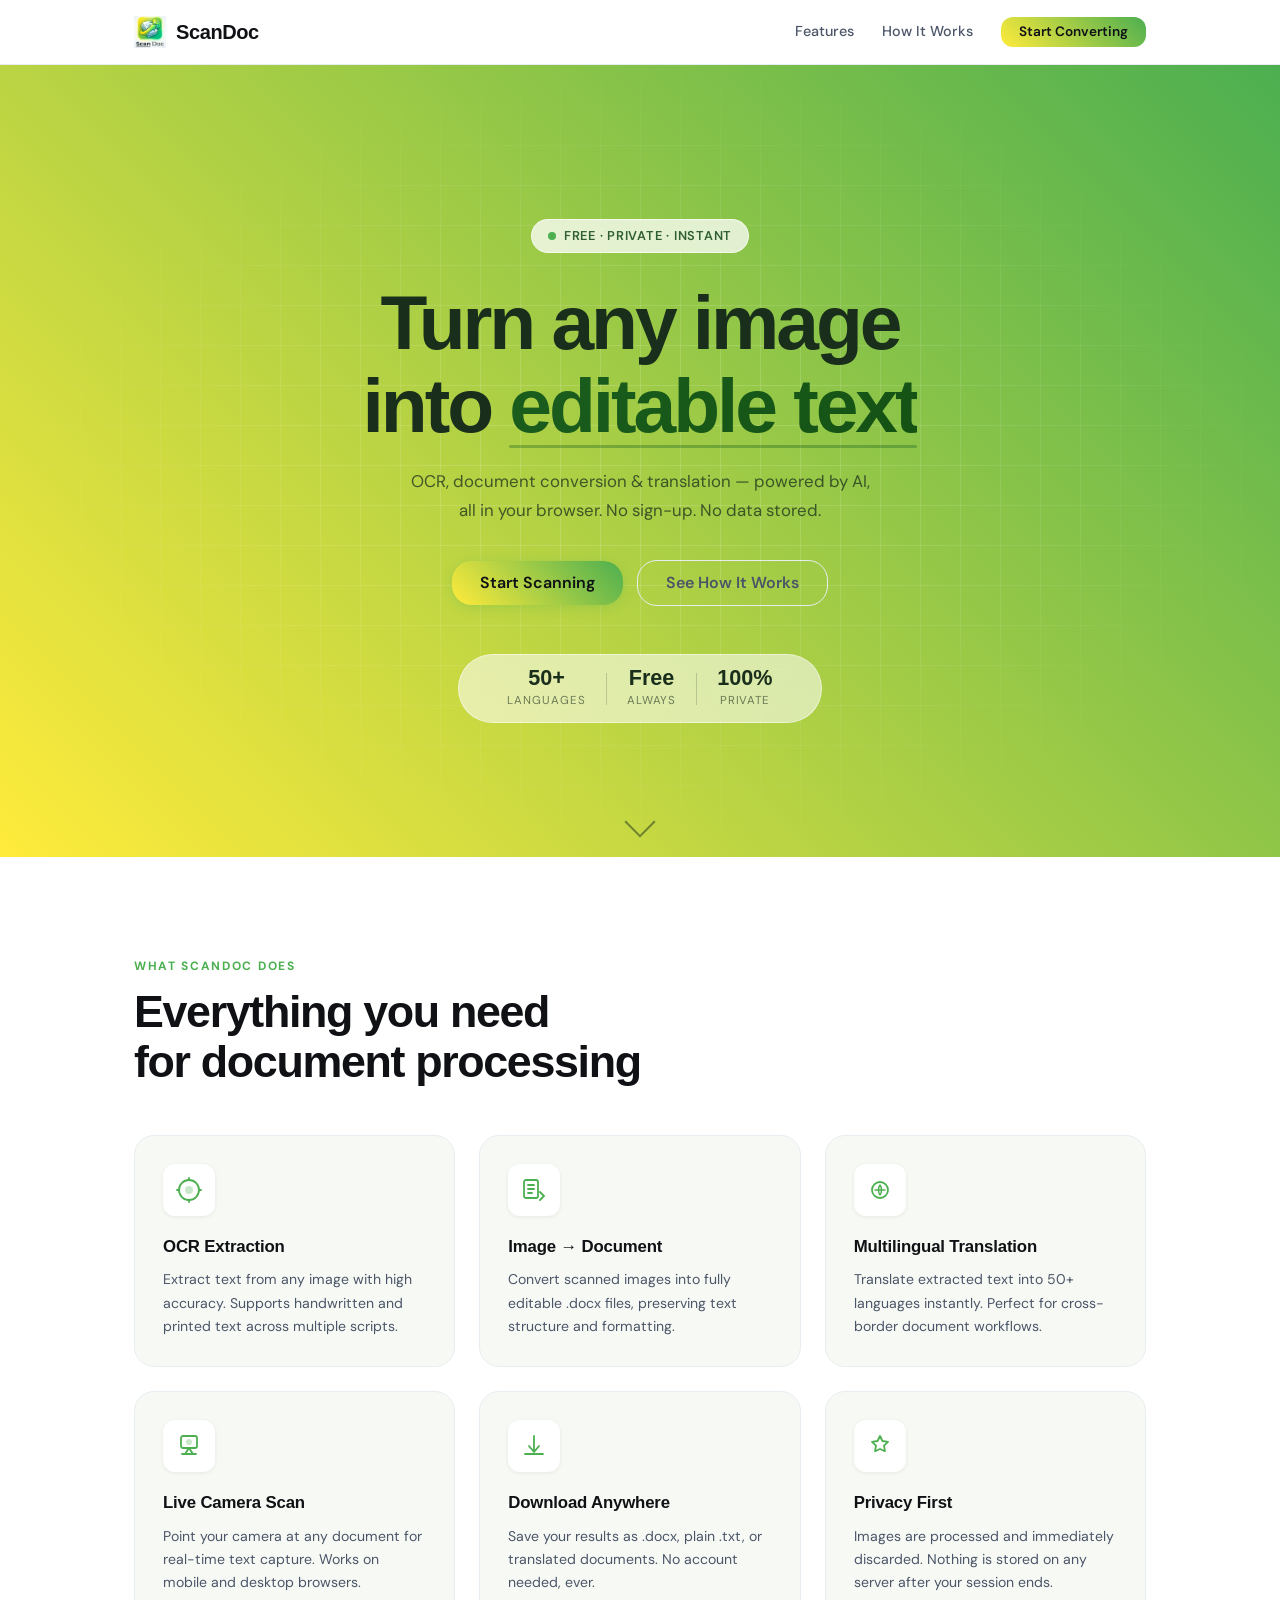
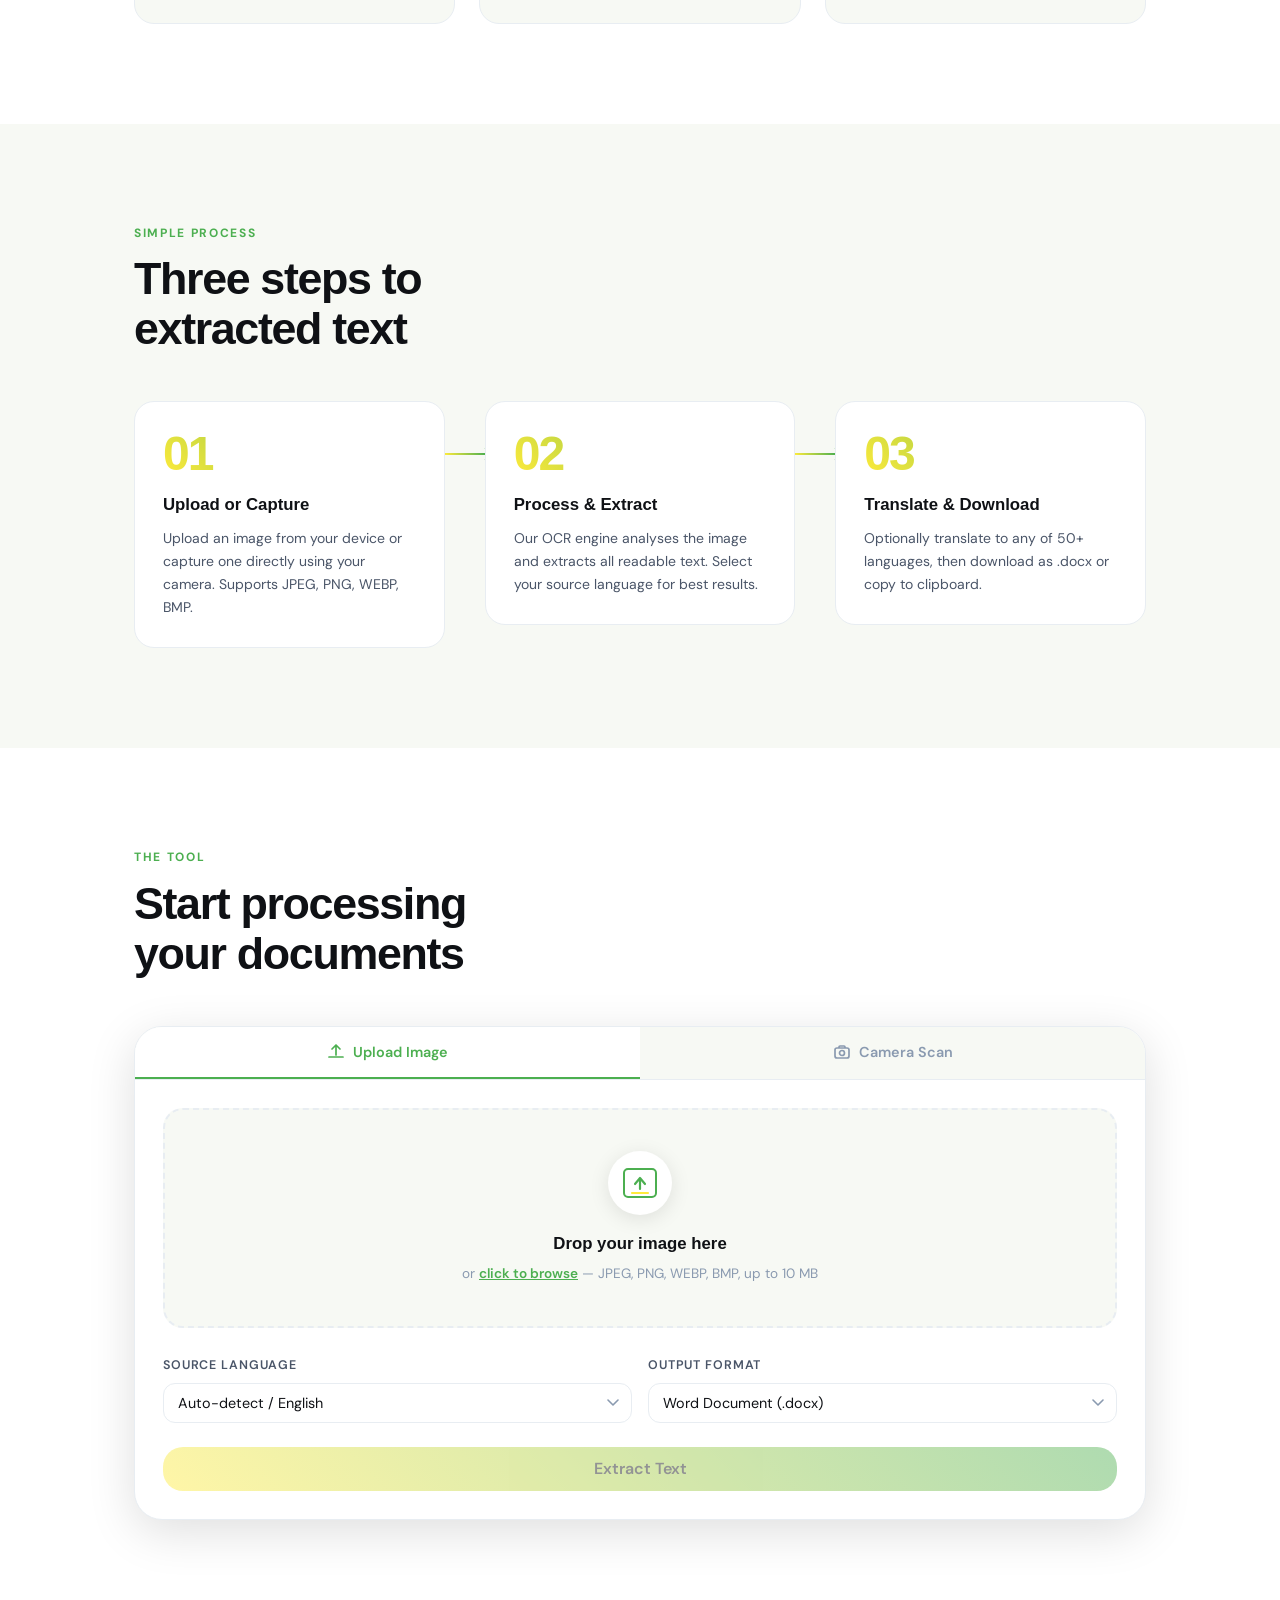
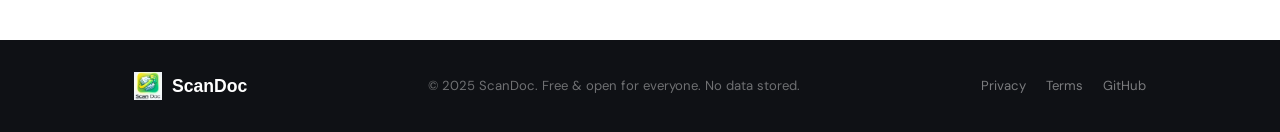
==== index.html @ f19647fa "Update index.html" ====
<!DOCTYPE html>
<html lang="en">
<head>
  <!-- Google Analytics -->
  <script async src="https://www.googletagmanager.com/gtag/js?id=G-9GDW4LM8QN"></script>
  <script>
    window.dataLayer = window.dataLayer || [];
    function gtag(){dataLayer.push(arguments);}
    gtag('js', new Date());
    gtag('config', 'G-9GDW4LM8QN');
  </script>
  
  <meta charset="UTF-8" />
  <meta name="viewport" content="width=device-width, initial-scale=1.0, viewport-fit=cover" />
  <title>ScanDoc – OCR, Image to Text & Translation</title>
  
  <!-- SEO Meta Tags -->
  <meta name="description" content="Free OCR tool: extract text from images, convert documents to editable Word/Text, translate into 50+ languages. Image to document converter." />
  <meta name="keywords" content="OCR, image to text, document converter, handwriting to text, translation, image to document, free OCR, online OCR, text extractor, scan to word, multilingual OCR, camera scan, editable text" />
  <meta name="author" content="ScanDoc" />
  <meta name="robots" content="index, follow" />
  <meta name="googlebot" content="index, follow" />
  <meta name="bingbot" content="index, follow" />
  
  <!-- Canonical URL - FIXED -->
  <link rel="canonical" href="https://scandoc.silverfoxdynamics.com/" />
  
  <!-- Open Graph / Social Media - FIXED -->
  <meta property="og:title" content="ScanDoc – OCR & Document Processing" />
  <meta property="og:description" content="Extract text from images, convert to documents, translate instantly. Free. Fast. Private." />
  <meta property="og:type" content="website" />
  <meta property="og:url" content="https://scandoc.silverfoxdynamics.com/" />
  <meta property="og:image" content="https://scandoc.silverfoxdynamics.com/logo.png" />
  <meta property="og:image:width" content="512" />
  <meta property="og:image:height" content="512" />
  
  <!-- Twitter Card -->
  <meta name="twitter:card" content="summary_large_image" />
  <meta name="twitter:title" content="ScanDoc – OCR & Document Processing" />
  <meta name="twitter:description" content="Extract text from images, convert to documents, translate instantly. Free. Fast. Private." />
  <meta name="twitter:image" content="https://scandoc.silverfoxdynamics.com/logo.png" />
  
  <!-- PWA Meta Tags -->
  <meta name="theme-color" content="#4caf50" />
  <meta name="apple-mobile-web-app-capable" content="yes" />
  <meta name="apple-mobile-web-app-status-bar-style" content="black-translucent" />
  <meta name="apple-mobile-web-app-title" content="ScanDoc" />
  <link rel="apple-touch-icon" href="/icons/launchericon-192x192.png" />
  
  <!-- Structured Data (JSON-LD) for SEO - FIXED URL TYPO -->
  <script type="application/ld+json">
  {
    "@context": "https://schema.org",
    "@type": "SoftwareApplication",
    "name": "ScanDoc",
    "applicationCategory": "UtilitiesApplication",
    "operatingSystem": "Web",
    "description": "Free OCR tool: extract text from images, convert scanned documents to editable Word/Text, translate into 50+ languages. Privacy-first, no sign-up required.",
    "offers": {
      "@type": "Offer",
      "price": "0",
      "priceCurrency": "USD"
    },
    "featureList": "OCR extraction, Image to Document, Multilingual translation, Live camera scan, Download as DOCX/TXT, Privacy first",
    "url": "https://scandoc.silverfoxdynamics.com/"
  }
  </script>
  
  <!-- Manifest & Icons -->
  <link rel="manifest" href="/manifest.json" />
  <link rel="icon" type="image/png" sizes="48x48" href="/icons/launchericon-48x48.png" />
  <link rel="icon" type="image/png" sizes="72x72" href="/icons/launchericon-72x72.png" />
  <link rel="icon" type="image/png" sizes="96x96" href="/icons/launchericon-96x96.png" />
  <link rel="icon" type="image/png" sizes="144x144" href="/icons/launchericon-144x144.png" />
  <link rel="icon" type="image/png" sizes="192x192" href="/icons/launchericon-192x192.png" />
  <link rel="icon" type="image/png" sizes="512x512" href="/icons/launchericon-512x512.png" />
  
  <!-- Fonts -->
  <link rel="preconnect" href="https://fonts.googleapis.com" />
  <link rel="preconnect" href="https://fonts.gstatic.com" crossorigin />
  <link href="https://fonts.googleapis.com/css2?family=Inter:opsz,wght@14..32,400;14..32,500;14..32,600;14..32,700;14..32,800&family=DM+Sans:ital,opsz,wght@0,9..40,300;0,9..40,400;0,9..40,500;1,9..40,300&display=swap" rel="stylesheet" />
  
  <!-- Stylesheets -->
  <link rel="stylesheet" href="style.css" />
  
  <!-- Monetag Ad Script -->
  <script src="https://quge5.com/88/tag.min.js" data-zone="229439" async data-cfasync="false"></script>
  
  <!-- Service Worker Registration -->
  <script>
    if ('serviceWorker' in navigator) {
      window.addEventListener('load', () => {
        navigator.serviceWorker.register('/sw.js')
          .then(registration => {
            console.log('Service Worker registered successfully:', registration.scope);
          })
          .catch(error => {
            console.log('Service Worker registration failed:', error);
          });
      });
    }
  </script>
</head>
<body>

  <!-- ══════════ NAVBAR ══════════ -->
  <header class="navbar">
    <div class="navbar__inner">
      <a class="navbar__brand" href="#">
        <div class="navbar__logo">
          <img src="logo.png" alt="ScanDoc Logo" width="32" height="32" style="display: block; object-fit: contain;" />
        </div>
        <span class="navbar__name">ScanDoc</span>
      </a>
      <nav class="navbar__links">
        <a href="#features">Features</a>
        <a href="#how-it-works">How It Works</a>
        <a href="#app" class="btn btn--nav" id="startConvertingBtn">Start Converting</a>
        <button class="btn btn--nav btn--install" id="installPwaBtn" style="display: none;">
          <svg width="16" height="16" viewBox="0 0 16 16" fill="none" style="margin-right: 6px;">
            <path d="M2 12h12M8 2v9M5 8l3 3 3-3" stroke="currentColor" stroke-width="1.5" stroke-linecap="round" stroke-linejoin="round"/>
            <rect x="2" y="12" width="12" height="2" fill="currentColor" opacity="0.3"/>
          </svg>
          Install App
        </button>
      </nav>
      <button class="navbar__toggle" id="navToggle" aria-label="Toggle menu">
        <span></span><span></span><span></span>
      </button>
    </div>
    <div class="navbar__mobile" id="navMobile">
      <a href="#features">Features</a>
      <a href="#how-it-works">How It Works</a>
      <a href="#app">Start Converting</a>
      <a href="#" id="mobileInstallBtn" style="display: none;">📲 Install App</a>
    </div>
  </header>

  <!-- ══════════ HERO ══════════ -->
  <section class="hero">
    <div class="hero__bg-grid"></div>
    <div class="hero__inner container">
      <div class="hero__badge">
        <span class="pulse-dot"></span>
        Free · Private · Instant
      </div>
      <h1 class="hero__title">
        Turn any image<br />
        into <em>editable text</em>
      </h1>
      <p class="hero__sub">
        OCR, document conversion &amp; translation — powered by AI,<br class="br-desktop" />
        all in your browser. No sign-up. No data stored.
      </p>
      <div class="hero__actions">
        <a href="#app" class="btn btn--primary btn--lg">Start Scanning</a>
        <a href="#how-it-works" class="btn btn--ghost btn--lg">See How It Works</a>
      </div>
      <div class="hero__stats">
        <div class="stat"><strong>50+</strong><span>Languages</span></div>
        <div class="stat__divider"></div>
        <div class="stat"><strong>Free</strong><span>Always</span></div>
        <div class="stat__divider"></div>
        <div class="stat"><strong>100%</strong><span>Private</span></div>
      </div>
    </div>
    <div class="hero__scroll-hint">
      <div class="scroll-arrow"></div>
    </div>
  </section>

  <!-- ══════════ FEATURES ══════════ -->
  <section class="features" id="features">
    <div class="container">
      <div class="section-label">What ScanDoc Does</div>
      <h2 class="section-title">Everything you need<br />for document processing</h2>
      <div class="features__grid">
        <div class="feature-card">
          <div class="feature-card__icon">
            <svg width="28" height="28" viewBox="0 0 28 28" fill="none">
              <path d="M14 4C8.477 4 4 8.477 4 14s4.477 10 10 10 10-4.477 10-10S19.523 4 14 4z" stroke="currentColor" stroke-width="1.8"/>
              <circle cx="14" cy="14" r="4" fill="currentColor" opacity="0.3"/>
              <path d="M14 2v2M14 24v2M2 14h2M24 14h2" stroke="currentColor" stroke-width="1.8" stroke-linecap="round"/>
            </svg>
          </div>
          <h3>OCR Extraction</h3>
          <p>Extract text from any image with high accuracy. Supports handwritten and printed text across multiple scripts.</p>
        </div>
        <div class="feature-card">
          <div class="feature-card__icon">
            <svg width="28" height="28" viewBox="0 0 28 28" fill="none">
              <rect x="4" y="4" width="14" height="18" rx="2" stroke="currentColor" stroke-width="1.8"/>
              <path d="M8 9h6M8 13h6M8 17h4" stroke="currentColor" stroke-width="1.8" stroke-linecap="round"/>
              <path d="M20 16l4 4-4 4" stroke="currentColor" stroke-width="1.8" stroke-linecap="round"/>
            </svg>
          </div>
          <h3>Image → Document</h3>
          <p>Convert scanned images into fully editable .docx files, preserving text structure and formatting.</p>
        </div>
        <div class="feature-card">
          <div class="feature-card__icon">
            <svg width="28" height="28" viewBox="0 0 28 28" fill="none">
              <path d="M14 6a8 8 0 1 0 0 16A8 8 0 0 0 14 6z" stroke="currentColor" stroke-width="1.8"/>
              <path d="M9 14h10M14 9c-2 2-2 8 0 10M14 9c2 2 2 8 0 10" stroke="currentColor" stroke-width="1.5" stroke-linecap="round"/>
            </svg>
          </div>
          <h3>Multilingual Translation</h3>
          <p>Translate extracted text into 50+ languages instantly. Perfect for cross-border document workflows.</p>
        </div>
        <div class="feature-card">
          <div class="feature-card__icon">
            <svg width="28" height="28" viewBox="0 0 28 28" fill="none">
              <rect x="6" y="4" width="16" height="12" rx="2" stroke="currentColor" stroke-width="1.8"/>
              <circle cx="14" cy="10" r="3" fill="currentColor" opacity="0.3"/>
              <path d="M10 22l4-6 4 6" stroke="currentColor" stroke-width="1.8" stroke-linecap="round" stroke-linejoin="round"/>
              <path d="M7 22h14" stroke="currentColor" stroke-width="1.8" stroke-linecap="round"/>
            </svg>
          </div>
          <h3>Live Camera Scan</h3>
          <p>Point your camera at any document for real-time text capture. Works on mobile and desktop browsers.</p>
        </div>
        <div class="feature-card">
          <div class="feature-card__icon">
            <svg width="28" height="28" viewBox="0 0 28 28" fill="none">
              <path d="M14 4v14M9 14l5 6 5-6" stroke="currentColor" stroke-width="1.8" stroke-linecap="round" stroke-linejoin="round"/>
              <path d="M5 22h18" stroke="currentColor" stroke-width="1.8" stroke-linecap="round"/>
            </svg>
          </div>
          <h3>Download Anywhere</h3>
          <p>Save your results as .docx, plain .txt, or translated documents. No account needed, ever.</p>
        </div>
        <div class="feature-card">
          <div class="feature-card__icon">
            <svg width="28" height="28" viewBox="0 0 28 28" fill="none">
              <path d="M14 4l2.5 5 5.5.8-4 3.9.95 5.5L14 17l-4.95 2.2.95-5.5L6 9.8 11.5 9z" stroke="currentColor" stroke-width="1.8" stroke-linejoin="round"/>
            </svg>
          </div>
          <h3>Privacy First</h3>
          <p>Images are processed and immediately discarded. Nothing is stored on any server after your session ends.</p>
        </div>
      </div>
    </div>
  </section>

  <!-- ══════════ HOW IT WORKS ══════════ -->
  <section class="how-it-works" id="how-it-works">
    <div class="container">
      <div class="section-label">Simple Process</div>
      <h2 class="section-title">Three steps to<br />extracted text</h2>
      <div class="steps">
        <div class="step">
          <div class="step__num">01</div>
          <div class="step__content">
            <h3>Upload or Capture</h3>
            <p>Upload an image from your device or capture one directly using your camera. Supports JPEG, PNG, WEBP, BMP.</p>
          </div>
        </div>
        <div class="step__connector"></div>
        <div class="step">
          <div class="step__num">02</div>
          <div class="step__content">
            <h3>Process & Extract</h3>
            <p>Our OCR engine analyses the image and extracts all readable text. Select your source language for best results.</p>
          </div>
        </div>
        <div class="step__connector"></div>
        <div class="step">
          <div class="step__num">03</div>
          <div class="step__content">
            <h3>Translate & Download</h3>
            <p>Optionally translate to any of 50+ languages, then download as .docx or copy to clipboard.</p>
          </div>
        </div>
      </div>
    </div>
  </section>

  <!-- ══════════ MAIN APP ══════════ -->
  <section class="app-section" id="app">
    <div class="container">
      <div class="section-label">The Tool</div>
      <h2 class="section-title">Start processing<br />your documents</h2>

      <div class="app-card">
        <!-- Tab Bar -->
        <div class="tab-bar">
          <button class="tab-btn active" data-tab="upload" id="tabUpload">
            <svg width="18" height="18" viewBox="0 0 18 18" fill="none">
              <path d="M9 2v10M5 6l4-4 4 4" stroke="currentColor" stroke-width="1.7" stroke-linecap="round" stroke-linejoin="round"/>
              <path d="M2 14h14" stroke="currentColor" stroke-width="1.7" stroke-linecap="round"/>
            </svg>
            Upload Image
          </button>
          <button class="tab-btn" data-tab="camera" id="tabCamera">
            <svg width="18" height="18" viewBox="0 0 18 18" fill="none">
              <rect x="2" y="5" width="14" height="10" rx="2" stroke="currentColor" stroke-width="1.7"/>
              <circle cx="9" cy="10" r="2.5" stroke="currentColor" stroke-width="1.7"/>
              <path d="M6 5V4a1 1 0 0 1 1-1h4a1 1 0 0 1 1 1v1" stroke="currentColor" stroke-width="1.7"/>
            </svg>
            Camera Scan
          </button>
        </div>

        <!-- Upload Tab -->
        <div class="tab-panel active" id="panelUpload">
          <div class="drop-zone" id="dropZone">
            <input type="file" id="fileInput" accept="image/*" class="drop-zone__input" />
            <div class="drop-zone__body" id="dropZoneBody">
              <div class="drop-zone__icon">
                <svg width="48" height="48" viewBox="0 0 48 48" fill="none">
                  <rect x="8" y="10" width="32" height="28" rx="4" stroke="#4CAF50" stroke-width="2"/>
                  <path d="M24 20v10M19 25l5-6 5 6" stroke="#4CAF50" stroke-width="2.2" stroke-linecap="round" stroke-linejoin="round"/>
                  <path d="M16 34h16" stroke="#FFEB3B" stroke-width="2.2" stroke-linecap="round"/>
                </svg>
              </div>
              <p class="drop-zone__title">Drop your image here</p>
              <p class="drop-zone__sub">or <span class="link-style">click to browse</span> — JPEG, PNG, WEBP, BMP, up to 10 MB</p>
            </div>
            <div class="drop-zone__preview" id="imagePreview" style="display:none;">
              <img id="previewImg" src="" alt="Preview" />
              <button class="drop-zone__clear" id="clearImage" aria-label="Remove image">×</button>
            </div>
          </div>
        </div>

        <!-- Camera Tab -->
        <div class="tab-panel" id="panelCamera">
          <div class="camera-area" id="cameraArea">
            <div class="camera-placeholder" id="cameraPlaceholder">
              <svg width="56" height="56" viewBox="0 0 56 56" fill="none">
                <circle cx="28" cy="28" r="24" stroke="#4CAF50" stroke-width="1.5" stroke-dasharray="4 4"/>
                <rect x="14" y="18" width="28" height="20" rx="3" stroke="#4CAF50" stroke-width="2"/>
                <circle cx="28" cy="28" r="5" stroke="#FFEB3B" stroke-width="2"/>
              </svg>
              <p>Camera will appear here</p>
              <p class="small">Tap "Start Camera" to begin live capture</p>
            </div>
            <video id="cameraVideo" autoplay playsinline style="display:none;"></video>
            <canvas id="cameraCanvas" style="display:none;"></canvas>
            <div class="camera-overlay" id="cameraOverlay" style="display:none;">
              <div class="scan-frame">
                <div class="scan-line"></div>
                <div class="corner tl"></div>
                <div class="corner tr"></div>
                <div class="corner bl"></div>
                <div class="corner br"></div>
              </div>
            </div>
          </div>
          <div class="camera-controls">
            <button class="btn btn--primary" id="startCameraBtn">Start Camera</button>
            <button class="btn btn--secondary" id="captureCameraBtn" disabled>Capture Frame</button>
            <button class="btn btn--ghost" id="stopCameraBtn" style="display:none;">Stop</button>
          </div>
        </div>

        <!-- Options Row -->
        <div class="options-row">
          <div class="option-group">
            <label for="ocrLang">Source Language</label>
            <select id="ocrLang">
              <option value="eng">Auto-detect / English</option>
              <option value="ara">Arabic</option>
              <option value="chi_sim">Chinese (Simplified)</option>
              <option value="chi_tra">Chinese (Traditional)</option>
              <option value="fra">French</option>
              <option value="deu">German</option>
              <option value="hin">Hindi</option>
              <option value="ita">Italian</option>
              <option value="jpn">Japanese</option>
              <option value="kor">Korean</option>
              <option value="por">Portuguese</option>
              <option value="rus">Russian</option>
              <option value="spa">Spanish</option>
              <option value="tur">Turkish</option>
              <option value="urd">Urdu</option>
            </select>
          </div>
          <div class="option-group">
            <label for="outputFormat">Output Format</label>
            <select id="outputFormat">
              <option value="docx">Word Document (.docx)</option>
              <option value="txt">Plain Text (.txt)</option>
            </select>
          </div>
        </div>

        <!-- Process Button -->
        <div class="process-row">
          <button class="btn btn--primary btn--lg btn--full" id="processBtn" disabled>
            <span class="btn-text">Extract Text</span>
            <span class="btn-spinner" style="display:none;"></span>
          </button>
        </div>

        <!-- Progress Indicator -->
        <div class="progress-area" id="progressArea" style="display:none;">
          <div class="progress-steps">
            <div class="progress-step" id="ps1"><div class="ps-dot"></div><span>Preprocessing image</span></div>
            <div class="progress-step" id="ps2"><div class="ps-dot"></div><span>Running OCR</span></div>
            <div class="progress-step" id="ps3"><div class="ps-dot"></div><span>Extracting text</span></div>
            <div class="progress-step" id="ps4"><div class="ps-dot"></div><span>Preparing output</span></div>
          </div>
          <div class="scan-progress-bar">
            <div class="scan-progress-fill" id="scanProgressFill"></div>
          </div>
        </div>

        <!-- Results Area -->
        <div class="results-area" id="resultsArea" style="display:none;">
          <div class="results-header">
            <h3 class="results-title">Extracted Text</h3>
            <div class="results-actions">
              <button class="btn btn--sm btn--ghost" id="copyBtn">Copy</button>
              <button class="btn btn--sm btn--ghost" id="clearResultsBtn">Clear</button>
            </div>
          </div>
          <textarea class="results-text" id="resultsText" placeholder="Extracted text will appear here…" spellcheck="false"></textarea>

          <!-- Translation section -->
          <div class="translate-section">
            <h4 class="translate-title">Translate Extracted Text</h4>
            <div class="translate-controls">
              <select id="translateTo" class="translate-select">
                <option value="">— Select target language —</option>
                <option value="es">Spanish</option>
                <option value="fr">French</option>
                <option value="de">German</option>
                <option value="zh">Chinese (Simplified)</option>
                <option value="ja">Japanese</option>
                <option value="ko">Korean</option>
                <option value="ar">Arabic</option>
                <option value="hi">Hindi</option>
                <option value="ru">Russian</option>
                <option value="pt">Portuguese</option>
                <option value="it">Italian</option>
                <option value="tr">Turkish</option>
                <option value="nl">Dutch</option>
                <option value="pl">Polish</option>
                <option value="vi">Vietnamese</option>
                <option value="th">Thai</option>
              </select>
              <button class="btn btn--secondary" id="translateBtn">Translate</button>
            </div>
            <div class="translated-output" id="translatedOutput" style="display:none;">
              <div class="translated-output__header">
                <span id="translatedLangLabel">Translation</span>
                <button class="btn btn--sm btn--ghost" id="copyTranslatedBtn">Copy</button>
              </div>
              <div class="translated-output__text" id="translatedText"></div>
            </div>
          </div>

          <!-- Download section -->
          <div class="download-section">
            <button class="btn btn--primary btn--download" id="downloadBtn">Download Document</button>
          </div>
        </div>
      </div>
    </div>
  </section>

  <!-- ══════════ FOOTER ══════════ -->
  <footer class="footer">
    <div class="container footer__inner">
      <div class="footer__brand">
        <div class="navbar__logo" style="width:28px;height:28px;">
          <img src="logo.png" alt="ScanDoc Logo" width="28" height="28" style="display: block; object-fit: contain;" />
        </div>
        <span>ScanDoc</span>
      </div>
      <p class="footer__copy">© 2025 ScanDoc. Free & open for everyone. No data stored.</p>
      <div class="footer__links">
        <a href="#">Privacy</a>
        <a href="#">Terms</a>
        <a href="#">GitHub</a>
      </div>
    </div>
  </footer>

  <!-- Toast notification -->
  <div class="toast" id="toast"></div>

  <script src="script.js"></script>
</body>
</html>
---- style.css ----
/* ═══════════════════════════════════════════════════
   ScanDoc — Main Stylesheet
   Fonts: Syne (headings) + DM Sans (body)
   Brand: Yellow #FFEB3B → Green #4CAF50
════════════════════════════════════════════════════ */

/* ── CUSTOM PROPERTIES ── */
:root {
  --brand-yellow: #FFEB3B;
  --brand-green:  #4CAF50;
  --brand-grad:   linear-gradient(45deg, #FFEB3B 0%, #4CAF50 100%);
  --brand-grad-r: linear-gradient(225deg, #FFEB3B 0%, #4CAF50 100%);

  --text-primary:   #0f1115;
  --text-secondary: #4a5568;
  --text-muted:     #8a9ab0;

  --bg-white:  #ffffff;
  --bg-soft:   #f7f9f4;
  --bg-card:   #ffffff;

  --border:        #e8edf2;
  --border-focus:  #4CAF50;

  --shadow-sm:  0 1px 4px rgba(0,0,0,.07);
  --shadow-md:  0 4px 20px rgba(0,0,0,.10);
  --shadow-lg:  0 12px 48px rgba(0,0,0,.13);

  --radius-sm:  6px;
  --radius-md:  12px;
  --radius-lg:  20px;
  --radius-xl:  28px;

  --font-heading: 'Syne', sans-serif;
  --font-body:    'DM Sans', sans-serif;

  --transition: 0.22s ease;
}

/* ── RESET & BASE ── */
*, *::before, *::after { box-sizing: border-box; margin: 0; padding: 0; }

html { scroll-behavior: smooth; font-size: 16px; }

body {
  font-family: var(--font-body);
  color: var(--text-primary);
  background: var(--bg-soft);
  line-height: 1.6;
  -webkit-font-smoothing: antialiased;
}

a { color: inherit; text-decoration: none; }
img { max-width: 100%; display: block; }
button { cursor: pointer; font-family: var(--font-body); border: none; background: none; }
select, textarea { font-family: var(--font-body); }

.container {
  width: 100%;
  max-width: 1060px;
  margin: 0 auto;
  padding: 0 24px;
}

/* ══════════════════════════════════════════════════
   AD SLOTS
══════════════════════════════════════════════════ */
.ad-slot {
  width: 100%;
  background: repeating-linear-gradient(
    -45deg,
    #f0f4f8,
    #f0f4f8 10px,
    #e8ecf2 10px,
    #e8ecf2 20px
  );
  display: flex;
  align-items: center;
  justify-content: center;
  position: relative;
  overflow: hidden;
}
.ad-slot--header  { height: 60px; border-bottom: 1px solid var(--border); }
.ad-slot--inline  { height: 90px; margin: 0; }
.ad-slot--footer  { height: 90px; margin-top: 0; border-top: 1px solid var(--border); }
.ad-slot--post-process { height: 80px; border-radius: var(--radius-md); margin: 20px 0; }

.ad-label {
  font-size: 10px;
  letter-spacing: .12em;
  text-transform: uppercase;
  color: var(--text-muted);
  background: rgba(255,255,255,.75);
  padding: 3px 10px;
  border-radius: 20px;
  backdrop-filter: blur(4px);
}

/* ══════════════════════════════════════════════════
   NAVBAR
══════════════════════════════════════════════════ */
.navbar {
  position: sticky;
  top: 0;
  z-index: 100;
  background: rgba(255,255,255,.92);
  backdrop-filter: blur(12px);
  -webkit-backdrop-filter: blur(12px);
  border-bottom: 1px solid var(--border);
}

.navbar__inner {
  max-width: 1060px;
  margin: 0 auto;
  padding: 0 24px;
  height: 64px;
  display: flex;
  align-items: center;
  justify-content: space-between;
  gap: 24px;
}

.navbar__brand {
  display: flex;
  align-items: center;
  gap: 10px;
  font-family: var(--font-heading);
  font-weight: 800;
  font-size: 1.25rem;
  letter-spacing: -.02em;
}

.navbar__links {
  display: flex;
  align-items: center;
  gap: 28px;
  font-size: .9rem;
  font-weight: 500;
}

.navbar__links a:not(.btn) {
  color: var(--text-secondary);
  transition: color var(--transition);
}
.navbar__links a:not(.btn):hover { color: var(--brand-green); }

.navbar__toggle {
  display: none;
  flex-direction: column;
  gap: 5px;
  width: 28px;
  padding: 2px;
}
.navbar__toggle span {
  display: block;
  height: 2px;
  background: var(--text-primary);
  border-radius: 2px;
  transition: var(--transition);
}

.navbar__mobile {
  display: none;
  flex-direction: column;
  padding: 12px 24px 16px;
  background: white;
  border-bottom: 1px solid var(--border);
  gap: 12px;
}
.navbar__mobile a {
  font-size: .95rem;
  font-weight: 500;
  color: var(--text-secondary);
  padding: 6px 0;
  border-bottom: 1px solid var(--border);
}
.navbar__mobile.open { display: flex; }

@media (max-width: 640px) {
  .navbar__links { display: none; }
  .navbar__toggle { display: flex; }
}

/* ══════════════════════════════════════════════════
   BUTTONS
══════════════════════════════════════════════════ */
.btn {
  display: inline-flex;
  align-items: center;
  gap: 8px;
  padding: 10px 20px;
  border-radius: var(--radius-md);
  font-size: .9rem;
  font-weight: 600;
  line-height: 1;
  transition: all var(--transition);
  white-space: nowrap;
  position: relative;
  overflow: hidden;
}

.btn--primary {
  background: var(--brand-grad);
  color: var(--text-primary);
  box-shadow: 0 2px 12px rgba(76,175,80,.25);
}
.btn--primary:hover {
  box-shadow: 0 4px 24px rgba(76,175,80,.4);
  transform: translateY(-1px);
}
.btn--primary:active { transform: translateY(0); }

.btn--secondary {
  background: var(--bg-soft);
  color: var(--text-primary);
  border: 1.5px solid var(--border);
}
.btn--secondary:hover {
  background: white;
  border-color: var(--brand-green);
  color: var(--brand-green);
}

.btn--ghost {
  background: transparent;
  color: var(--text-secondary);
  border: 1.5px solid var(--border);
}
.btn--ghost:hover {
  background: var(--bg-soft);
  border-color: var(--text-primary);
  color: var(--text-primary);
}

.btn--nav {
  background: var(--brand-grad);
  color: var(--text-primary);
  padding: 8px 18px;
  font-size: .85rem;
}

.btn--lg { padding: 14px 28px; font-size: 1rem; border-radius: var(--radius-lg); }
.btn--sm { padding: 6px 12px; font-size: .8rem; border-radius: var(--radius-sm); }
.btn--full { width: 100%; justify-content: center; }

.btn--download {
  background: var(--brand-grad);
  color: var(--text-primary);
  padding: 14px 32px;
  font-size: 1rem;
  border-radius: var(--radius-lg);
  box-shadow: 0 4px 20px rgba(76,175,80,.3);
}

.btn--download:hover {
  box-shadow: 0 6px 28px rgba(76,175,80,.5);
  transform: translateY(-2px);
}

.btn:disabled {
  opacity: 0.45;
  cursor: not-allowed;
  transform: none !important;
  box-shadow: none !important;
}

.btn-spinner {
  width: 16px;
  height: 16px;
  border: 2px solid rgba(0,0,0,.15);
  border-top-color: currentColor;
  border-radius: 50%;
  animation: spin 0.7s linear infinite;
  display: inline-block;
}

@keyframes spin { to { transform: rotate(360deg); } }

/* ══════════════════════════════════════════════════
   HERO SECTION
══════════════════════════════════════════════════ */
.hero {
  min-height: 88vh;
  background: linear-gradient(45deg, #FFEB3B 0%, #4CAF50 100%);
  display: flex;
  flex-direction: column;
  align-items: center;
  justify-content: center;
  position: relative;
  overflow: hidden;
  padding: 80px 0 60px;
}

.hero__bg-grid {
  position: absolute;
  inset: 0;
  background-image:
    linear-gradient(rgba(255,255,255,.15) 1px, transparent 1px),
    linear-gradient(90deg, rgba(255,255,255,.15) 1px, transparent 1px);
  background-size: 40px 40px;
  mask-image: radial-gradient(ellipse at center, black 20%, transparent 75%);
}

.hero__inner {
  text-align: center;
  position: relative;
  z-index: 2;
}

.hero__badge {
  display: inline-flex;
  align-items: center;
  gap: 8px;
  background: rgba(255,255,255,.75);
  backdrop-filter: blur(8px);
  border: 1px solid rgba(255,255,255,.6);
  border-radius: 100px;
  padding: 6px 16px;
  font-size: .8rem;
  font-weight: 600;
  letter-spacing: .06em;
  text-transform: uppercase;
  color: #2e5e32;
  margin-bottom: 28px;
}

.pulse-dot {
  width: 8px;
  height: 8px;
  background: var(--brand-green);
  border-radius: 50%;
  animation: pulseDot 1.8s ease-in-out infinite;
}
@keyframes pulseDot {
  0%, 100% { box-shadow: 0 0 0 0 rgba(76,175,80,.6); }
  50% { box-shadow: 0 0 0 6px rgba(76,175,80,0); }
}

.hero__title {
  font-family: var(--font-heading);
  font-size: clamp(2.6rem, 6vw, 5rem);
  font-weight: 800;
  line-height: 1.08;
  letter-spacing: -.04em;
  color: #1a2e1c;
  margin-bottom: 20px;
}

.hero__title em {
  font-style: normal;
  background: linear-gradient(135deg, #1a5e1e, #145214);
  -webkit-background-clip: text;
  -webkit-text-fill-color: transparent;
  background-clip: text;
  position: relative;
}
.hero__title em::after {
  content: '';
  position: absolute;
  bottom: 0;
  left: 0;
  right: 0;
  height: 3px;
  background: rgba(26,94,30,.35);
  border-radius: 2px;
}

.hero__sub {
  font-size: 1.05rem;
  color: rgba(26,46,28,.75);
  max-width: 540px;
  margin: 0 auto 36px;
  font-weight: 400;
  line-height: 1.7;
}

.br-desktop { display: block; }
@media (max-width: 500px) { .br-desktop { display: none; } }

.hero__actions {
  display: flex;
  align-items: center;
  justify-content: center;
  gap: 14px;
  flex-wrap: wrap;
  margin-bottom: 48px;
}

.hero__stats {
  display: flex;
  align-items: center;
  justify-content: center;
  gap: 0;
  background: rgba(255,255,255,.55);
  backdrop-filter: blur(10px);
  border: 1px solid rgba(255,255,255,.5);
  border-radius: 100px;
  padding: 12px 28px;
  width: fit-content;
  margin: 0 auto;
}

.stat {
  display: flex;
  flex-direction: column;
  align-items: center;
  padding: 0 20px;
}
.stat strong {
  font-family: var(--font-heading);
  font-size: 1.35rem;
  font-weight: 800;
  color: #1a2e1c;
  line-height: 1;
}
.stat span {
  font-size: .72rem;
  text-transform: uppercase;
  letter-spacing: .08em;
  color: rgba(26,46,28,.6);
  margin-top: 3px;
}
.stat__divider {
  width: 1px;
  height: 32px;
  background: rgba(26,46,28,.2);
}

.hero__scroll-hint {
  position: absolute;
  bottom: 24px;
  left: 50%;
  transform: translateX(-50%);
  z-index: 2;
}

.scroll-arrow {
  width: 22px;
  height: 22px;
  border-right: 2.5px solid rgba(26,46,28,.5);
  border-bottom: 2.5px solid rgba(26,46,28,.5);
  transform: rotate(45deg);
  animation: scrollBounce 1.6s ease-in-out infinite;
}
@keyframes scrollBounce {
  0%, 100% { transform: rotate(45deg) translateY(-4px); opacity: .4; }
  50% { transform: rotate(45deg) translateY(0); opacity: .9; }
}

/* ══════════════════════════════════════════════════
   SECTION UTILITIES
══════════════════════════════════════════════════ */
.section-label {
  font-size: .75rem;
  font-weight: 700;
  text-transform: uppercase;
  letter-spacing: .14em;
  color: var(--brand-green);
  margin-bottom: 10px;
}

.section-title {
  font-family: var(--font-heading);
  font-size: clamp(1.8rem, 4vw, 2.8rem);
  font-weight: 800;
  letter-spacing: -.03em;
  line-height: 1.12;
  color: var(--text-primary);
  margin-bottom: 48px;
}

/* ══════════════════════════════════════════════════
   FEATURES
══════════════════════════════════════════════════ */
.features {
  padding: 100px 0;
  background: var(--bg-white);
}

.features__grid {
  display: grid;
  grid-template-columns: repeat(auto-fill, minmax(280px, 1fr));
  gap: 24px;
}

.feature-card {
  background: var(--bg-soft);
  border: 1.5px solid var(--border);
  border-radius: var(--radius-lg);
  padding: 28px;
  transition: all var(--transition);
  position: relative;
  overflow: hidden;
}
.feature-card::before {
  content: '';
  position: absolute;
  top: 0; left: 0; right: 0;
  height: 3px;
  background: var(--brand-grad);
  opacity: 0;
  transition: opacity var(--transition);
}
.feature-card:hover {
  border-color: transparent;
  box-shadow: var(--shadow-md);
  transform: translateY(-3px);
}
.feature-card:hover::before { opacity: 1; }

.feature-card__icon {
  width: 52px;
  height: 52px;
  background: white;
  border-radius: var(--radius-md);
  display: flex;
  align-items: center;
  justify-content: center;
  color: var(--brand-green);
  margin-bottom: 18px;
  box-shadow: var(--shadow-sm);
}

.feature-card h3 {
  font-family: var(--font-heading);
  font-size: 1.05rem;
  font-weight: 700;
  letter-spacing: -.01em;
  margin-bottom: 8px;
}

.feature-card p {
  font-size: .88rem;
  color: var(--text-secondary);
  line-height: 1.65;
}

/* ══════════════════════════════════════════════════
   HOW IT WORKS
══════════════════════════════════════════════════ */
.how-it-works {
  padding: 100px 0;
  background: var(--bg-soft);
}

.steps {
  display: flex;
  align-items: flex-start;
  gap: 0;
  flex-wrap: wrap;
}

.step {
  flex: 1;
  min-width: 220px;
  padding: 28px;
  background: white;
  border-radius: var(--radius-lg);
  border: 1.5px solid var(--border);
  position: relative;
}

.step__num {
  font-family: var(--font-heading);
  font-size: 3rem;
  font-weight: 800;
  letter-spacing: -.04em;
  line-height: 1;
  background: var(--brand-grad);
  -webkit-background-clip: text;
  -webkit-text-fill-color: transparent;
  background-clip: text;
  margin-bottom: 14px;
}

.step h3 {
  font-family: var(--font-heading);
  font-size: 1.05rem;
  font-weight: 700;
  margin-bottom: 8px;
}

.step p {
  font-size: .875rem;
  color: var(--text-secondary);
  line-height: 1.65;
}

.step__connector {
  flex: 0 0 40px;
  height: 2px;
  background: var(--brand-grad);
  margin-top: 52px;
  position: relative;
}
.step__connector::after {
  content: '';
  position: absolute;
  right: -6px;
  top: 50%;
  transform: translateY(-50%);
  width: 10px;
  height: 10px;
  border-right: 2px solid var(--brand-green);
  border-top: 2px solid var(--brand-green);
  transform: translateY(-50%) rotate(45deg);
}

@media (max-width: 640px) {
  .steps { flex-direction: column; }
  .step__connector { display: none; }
}

/* ══════════════════════════════════════════════════
   APP SECTION
══════════════════════════════════════════════════ */
.app-section {
  padding: 100px 0 120px;
  background: white;
}

.app-card {
  background: white;
  border: 1.5px solid var(--border);
  border-radius: var(--radius-xl);
  overflow: hidden;
  box-shadow: var(--shadow-lg);
}

/* ── TAB BAR ── */
.tab-bar {
  display: flex;
  border-bottom: 1.5px solid var(--border);
  background: var(--bg-soft);
}

.tab-btn {
  flex: 1;
  display: flex;
  align-items: center;
  justify-content: center;
  gap: 8px;
  padding: 16px 20px;
  font-size: .9rem;
  font-weight: 600;
  color: var(--text-muted);
  border-bottom: 2.5px solid transparent;
  transition: all var(--transition);
  cursor: pointer;
  background: none;
  border: none;
  border-bottom: 2.5px solid transparent;
}

.tab-btn:hover { color: var(--text-primary); background: rgba(76,175,80,.05); }

.tab-btn.active {
  color: var(--brand-green);
  background: white;
  border-bottom-color: var(--brand-green);
}

/* ── TAB PANELS ── */
.tab-panel { display: none; padding: 28px; }
.tab-panel.active { display: block; }

/* ── DROP ZONE ── */
.drop-zone {
  border: 2px dashed var(--border);
  border-radius: var(--radius-lg);
  background: var(--bg-soft);
  min-height: 220px;
  display: flex;
  align-items: center;
  justify-content: center;
  position: relative;
  transition: all var(--transition);
  cursor: pointer;
  overflow: hidden;
}

.drop-zone:hover,
.drop-zone.dragover {
  border-color: var(--brand-green);
  background: rgba(76,175,80,.04);
}

.drop-zone__input {
  position: absolute;
  inset: 0;
  opacity: 0;
  cursor: pointer;
  z-index: 2;
}

.drop-zone__body {
  text-align: center;
  padding: 32px;
  pointer-events: none;
}

.drop-zone__icon {
  margin: 0 auto 16px;
  width: 64px;
  height: 64px;
  background: white;
  border-radius: 50%;
  display: flex;
  align-items: center;
  justify-content: center;
  box-shadow: var(--shadow-md);
}

.drop-zone__title {
  font-family: var(--font-heading);
  font-size: 1.05rem;
  font-weight: 700;
  margin-bottom: 6px;
}

.drop-zone__sub {
  font-size: .85rem;
  color: var(--text-muted);
}

.link-style {
  color: var(--brand-green);
  font-weight: 600;
  text-decoration: underline;
  cursor: pointer;
}

.drop-zone__preview {
  width: 100%;
  height: 100%;
  min-height: 220px;
  position: relative;
}

.drop-zone__preview img {
  width: 100%;
  height: 100%;
  object-fit: contain;
  max-height: 380px;
  border-radius: var(--radius-md);
}

.drop-zone__clear {
  position: absolute;
  top: 12px;
  right: 12px;
  width: 32px;
  height: 32px;
  background: rgba(0,0,0,.6);
  color: white;
  border-radius: 50%;
  font-size: 1.2rem;
  display: flex;
  align-items: center;
  justify-content: center;
  cursor: pointer;
  border: none;
  line-height: 1;
  z-index: 10;
  transition: background var(--transition);
}
.drop-zone__clear:hover { background: rgba(200,50,50,.8); }

/* ── CAMERA AREA ── */
.camera-area {
  border-radius: var(--radius-lg);
  background: #0a0e0a;
  min-height: 260px;
  display: flex;
  align-items: center;
  justify-content: center;
  overflow: hidden;
  position: relative;
}

.camera-placeholder {
  text-align: center;
  color: rgba(255,255,255,.6);
}
.camera-placeholder p { margin-top: 12px; font-size: .9rem; }
.camera-placeholder p.small { font-size: .78rem; color: rgba(255,255,255,.35); margin-top: 4px; }

#cameraVideo {
  width: 100%;
  max-height: 380px;
  object-fit: cover;
  display: block;
}

.camera-overlay {
  position: absolute;
  inset: 0;
  pointer-events: none;
  display: flex;
  align-items: center;
  justify-content: center;
}

.scan-frame {
  width: 72%;
  height: 70%;
  position: relative;
  max-width: 420px;
}

.scan-line {
  position: absolute;
  left: 0; right: 0;
  height: 2px;
  background: linear-gradient(90deg, transparent, var(--brand-yellow), var(--brand-green), transparent);
  animation: scanMove 2s ease-in-out infinite;
  box-shadow: 0 0 8px rgba(255,235,59,.8);
}
@keyframes scanMove {
  0% { top: 0; opacity: 0; }
  10% { opacity: 1; }
  90% { opacity: 1; }
  100% { top: 100%; opacity: 0; }
}

.corner {
  position: absolute;
  width: 20px;
  height: 20px;
}
.corner.tl { top: 0; left: 0; border-top: 2.5px solid var(--brand-yellow); border-left: 2.5px solid var(--brand-yellow); }
.corner.tr { top: 0; right: 0; border-top: 2.5px solid var(--brand-yellow); border-right: 2.5px solid var(--brand-yellow); }
.corner.bl { bottom: 0; left: 0; border-bottom: 2.5px solid var(--brand-yellow); border-left: 2.5px solid var(--brand-yellow); }
.corner.br { bottom: 0; right: 0; border-bottom: 2.5px solid var(--brand-yellow); border-right: 2.5px solid var(--brand-yellow); }

.camera-controls {
  display: flex;
  gap: 10px;
  margin-top: 16px;
  flex-wrap: wrap;
}

/* ── OPTIONS ROW ── */
.options-row {
  display: grid;
  grid-template-columns: 1fr 1fr;
  gap: 16px;
  padding: 0 28px 24px;
}

@media (max-width: 540px) { .options-row { grid-template-columns: 1fr; } }

.option-group label {
  display: block;
  font-size: .78rem;
  font-weight: 600;
  text-transform: uppercase;
  letter-spacing: .07em;
  color: var(--text-secondary);
  margin-bottom: 7px;
}

.option-group select {
  width: 100%;
  padding: 10px 14px;
  border: 1.5px solid var(--border);
  border-radius: var(--radius-md);
  font-size: .9rem;
  color: var(--text-primary);
  background: white;
  appearance: none;
  background-image: url("data:image/svg+xml,%3Csvg width='12' height='8' viewBox='0 0 12 8' fill='none' xmlns='http://www.w3.org/2000/svg'%3E%3Cpath d='M1 1l5 5 5-5' stroke='%238a9ab0' stroke-width='1.6' stroke-linecap='round' stroke-linejoin='round'/%3E%3C/svg%3E");
  background-repeat: no-repeat;
  background-position: right 12px center;
  padding-right: 36px;
  cursor: pointer;
  transition: border-color var(--transition);
}
.option-group select:focus {
  outline: none;
  border-color: var(--border-focus);
  box-shadow: 0 0 0 3px rgba(76,175,80,.12);
}

/* ── PROCESS ROW ── */
.process-row {
  padding: 0 28px 28px;
}

/* ── PROGRESS AREA ── */
.progress-area {
  padding: 0 28px 28px;
}

.progress-steps {
  display: flex;
  gap: 8px;
  flex-wrap: wrap;
  margin-bottom: 16px;
}

.progress-step {
  display: flex;
  align-items: center;
  gap: 7px;
  font-size: .8rem;
  color: var(--text-muted);
  padding: 6px 12px;
  background: var(--bg-soft);
  border-radius: 100px;
  border: 1.5px solid var(--border);
  transition: all var(--transition);
}

.progress-step.active {
  color: var(--brand-green);
  background: rgba(76,175,80,.08);
  border-color: rgba(76,175,80,.3);
}
.progress-step.done {
  color: #2e7d32;
  background: rgba(76,175,80,.15);
  border-color: rgba(76,175,80,.4);
}

.ps-dot {
  width: 8px;
  height: 8px;
  border-radius: 50%;
  background: currentColor;
  opacity: 0.4;
  transition: all var(--transition);
}
.progress-step.active .ps-dot {
  animation: pulseDot 1s infinite;
  opacity: 1;
}
.progress-step.done .ps-dot { opacity: 1; }

.scan-progress-bar {
  height: 5px;
  background: var(--border);
  border-radius: 100px;
  overflow: hidden;
}
.scan-progress-fill {
  height: 100%;
  width: 0%;
  background: var(--brand-grad);
  border-radius: 100px;
  transition: width 0.4s ease;
}

/* ── RESULTS AREA ── */
.results-area {
  border-top: 1.5px solid var(--border);
  padding: 28px;
}

.results-header {
  display: flex;
  align-items: center;
  justify-content: space-between;
  margin-bottom: 14px;
}

.results-title {
  font-family: var(--font-heading);
  font-size: 1.05rem;
  font-weight: 700;
}

.results-actions {
  display: flex;
  gap: 8px;
}

.results-text {
  width: 100%;
  min-height: 180px;
  padding: 16px;
  border: 1.5px solid var(--border);
  border-radius: var(--radius-md);
  font-size: .9rem;
  line-height: 1.7;
  color: var(--text-primary);
  resize: vertical;
  transition: border-color var(--transition);
  background: var(--bg-soft);
}
.results-text:focus {
  outline: none;
  border-color: var(--border-focus);
  box-shadow: 0 0 0 3px rgba(76,175,80,.12);
  background: white;
}

/* ── TRANSLATE SECTION ── */
.translate-section {
  border: 1.5px solid var(--border);
  border-radius: var(--radius-lg);
  padding: 20px;
  margin: 16px 0;
  background: var(--bg-soft);
}

.translate-title {
  display: flex;
  align-items: center;
  gap: 8px;
  font-family: var(--font-heading);
  font-size: .95rem;
  font-weight: 700;
  margin-bottom: 14px;
}

.translate-controls {
  display: flex;
  gap: 10px;
  flex-wrap: wrap;
}

.translate-select {
  flex: 1;
  min-width: 200px;
  padding: 10px 36px 10px 14px;
  border: 1.5px solid var(--border);
  border-radius: var(--radius-md);
  font-size: .9rem;
  background: white;
  color: var(--text-primary);
  appearance: none;
  background-image: url("data:image/svg+xml,%3Csvg width='12' height='8' viewBox='0 0 12 8' fill='none' xmlns='http://www.w3.org/2000/svg'%3E%3Cpath d='M1 1l5 5 5-5' stroke='%238a9ab0' stroke-width='1.6' stroke-linecap='round' stroke-linejoin='round'/%3E%3C/svg%3E");
  background-repeat: no-repeat;
  background-position: right 12px center;
  cursor: pointer;
  transition: border-color var(--transition);
}
.translate-select:focus {
  outline: none;
  border-color: var(--border-focus);
}

.translated-output {
  margin-top: 14px;
  border: 1.5px solid rgba(76,175,80,.3);
  border-radius: var(--radius-md);
  overflow: hidden;
  background: white;
}

.translated-output__header {
  display: flex;
  align-items: center;
  justify-content: space-between;
  padding: 10px 16px;
  background: rgba(76,175,80,.08);
  border-bottom: 1px solid rgba(76,175,80,.2);
  font-size: .8rem;
  font-weight: 600;
  color: #2e7d32;
}

.translated-output__text {
  padding: 16px;
  font-size: .9rem;
  line-height: 1.7;
  color: var(--text-primary);
  min-height: 80px;
  white-space: pre-wrap;
  word-break: break-word;
}

/* ── DOWNLOAD SECTION ── */
.download-section {
  display: flex;
  justify-content: center;
  margin-top: 20px;
}

/* ══════════════════════════════════════════════════
   FOOTER
══════════════════════════════════════════════════ */
.footer {
  background: var(--text-primary);
  color: white;
  padding: 32px 0;
}

.footer__inner {
  display: flex;
  align-items: center;
  justify-content: space-between;
  flex-wrap: wrap;
  gap: 16px;
}

.footer__brand {
  display: flex;
  align-items: center;
  gap: 10px;
  font-family: var(--font-heading);
  font-size: 1.1rem;
  font-weight: 700;
}

.footer__copy {
  font-size: .82rem;
  color: rgba(255,255,255,.4);
}

.footer__links {
  display: flex;
  gap: 20px;
}
.footer__links a {
  font-size: .82rem;
  color: rgba(255,255,255,.45);
  transition: color var(--transition);
}
.footer__links a:hover { color: var(--brand-yellow); }

/* ══════════════════════════════════════════════════
   TOAST
══════════════════════════════════════════════════ */
.toast {
  position: fixed;
  bottom: 28px;
  right: 28px;
  background: var(--text-primary);
  color: white;
  padding: 12px 20px;
  border-radius: var(--radius-md);
  font-size: .88rem;
  font-weight: 500;
  z-index: 999;
  box-shadow: var(--shadow-lg);
  transform: translateY(12px);
  opacity: 0;
  transition: all 0.28s cubic-bezier(.16,1,.3,1);
  pointer-events: none;
  max-width: 320px;
}
.toast.show {
  opacity: 1;
  transform: translateY(0);
}
.toast.success { border-left: 4px solid var(--brand-green); }
.toast.error   { border-left: 4px solid #ef4444; }

/* ══════════════════════════════════════════════════
   RESPONSIVE
══════════════════════════════════════════════════ */
@media (max-width: 768px) {
  .hero { padding: 60px 0 48px; min-height: 80vh; }
  .hero__stats { padding: 10px 16px; gap: 0; }
  .stat { padding: 0 12px; }
  .stat strong { font-size: 1.1rem; }

  .features { padding: 72px 0; }
  .features__grid { grid-template-columns: 1fr; }

  .how-it-works { padding: 72px 0; }

  .app-section { padding: 72px 0 80px; }
  .options-row { padding: 0 20px 20px; }
  .process-row { padding: 0 20px 20px; }
  .progress-area { padding: 0 20px 20px; }
  .results-area { padding: 20px; }
  .tab-panel { padding: 20px; }

  .tab-btn { font-size: .82rem; padding: 14px 12px; }

  .footer__inner { flex-direction: column; text-align: center; }
  .footer__links { justify-content: center; }
}

@media (max-width: 420px) {
  .hero__actions { flex-direction: column; align-items: stretch; }
  .hero__actions .btn { width: 100%; justify-content: center; }
  .camera-controls { flex-direction: column; }
  .camera-controls .btn { width: 100%; justify-content: center; }
  .translate-controls { flex-direction: column; }
  .translate-select { width: 100%; }
}


/* ── PWA INSTALL BUTTON ── */
.btn--install {
  background: linear-gradient(45deg, #1a2e1c, #2e7d32);
  color: white !important;
  border: none;
  box-shadow: 0 2px 8px rgba(0,0,0,0.15);
  transition: all 0.22s ease;
}

.btn--install:hover {
  background: linear-gradient(45deg, #2e7d32, #1a5e1e);
  transform: translateY(-1px);
  box-shadow: 0 4px 14px rgba(0,0,0,0.2);
}

.btn--install svg {
  stroke: white;
}

/* Install button in mobile menu */
.navbar__mobile a[href="#"] {
  display: flex;
  align-items: center;
  gap: 8px;
  color: #2e7d32;
  font-weight: 600;
}

/* Install prompt toast style */
.toast.install-prompt {
  background: linear-gradient(135deg, #1a2e1c, #2e7d32);
  border-left: none;
  cursor: pointer;
  pointer-events: auto;
}

.toast.install-prompt:hover {
  transform: translateY(-2px);
  box-shadow: 0 8px 24px rgba(0,0,0,0.2);
}
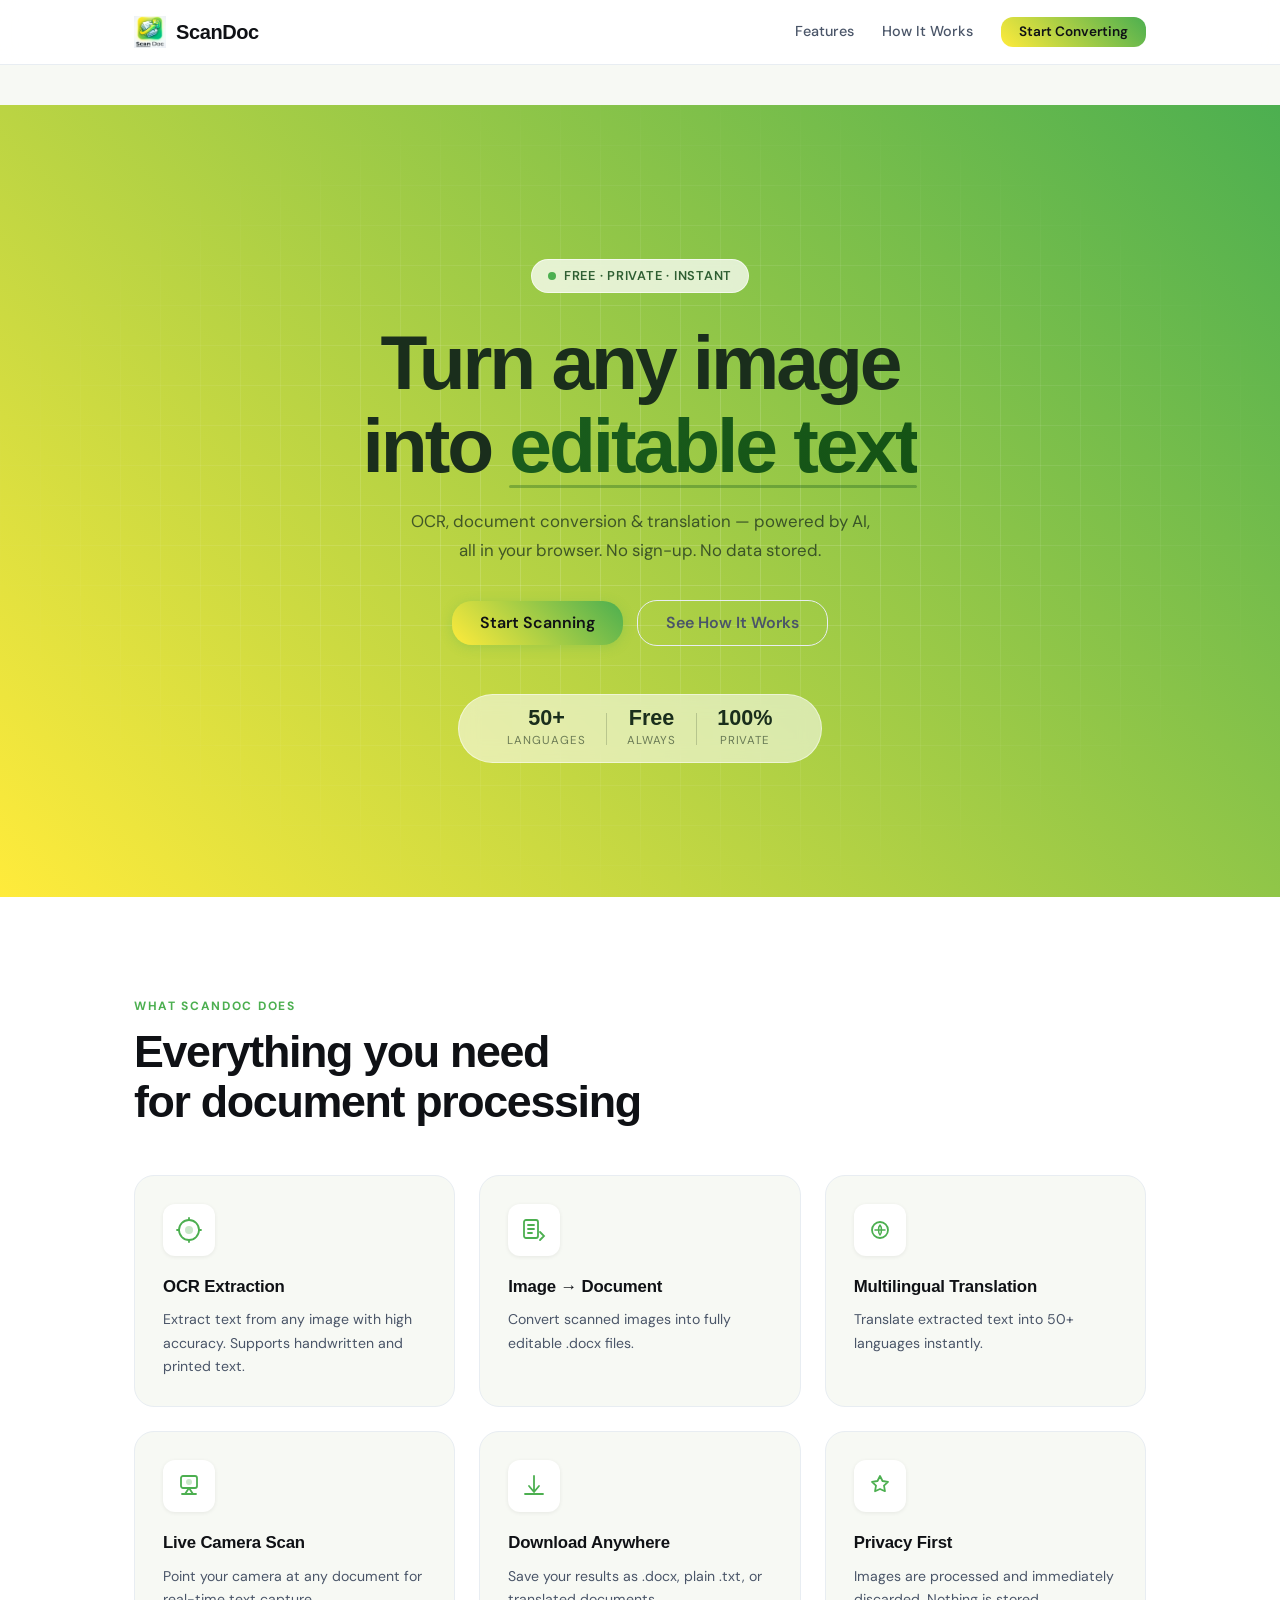
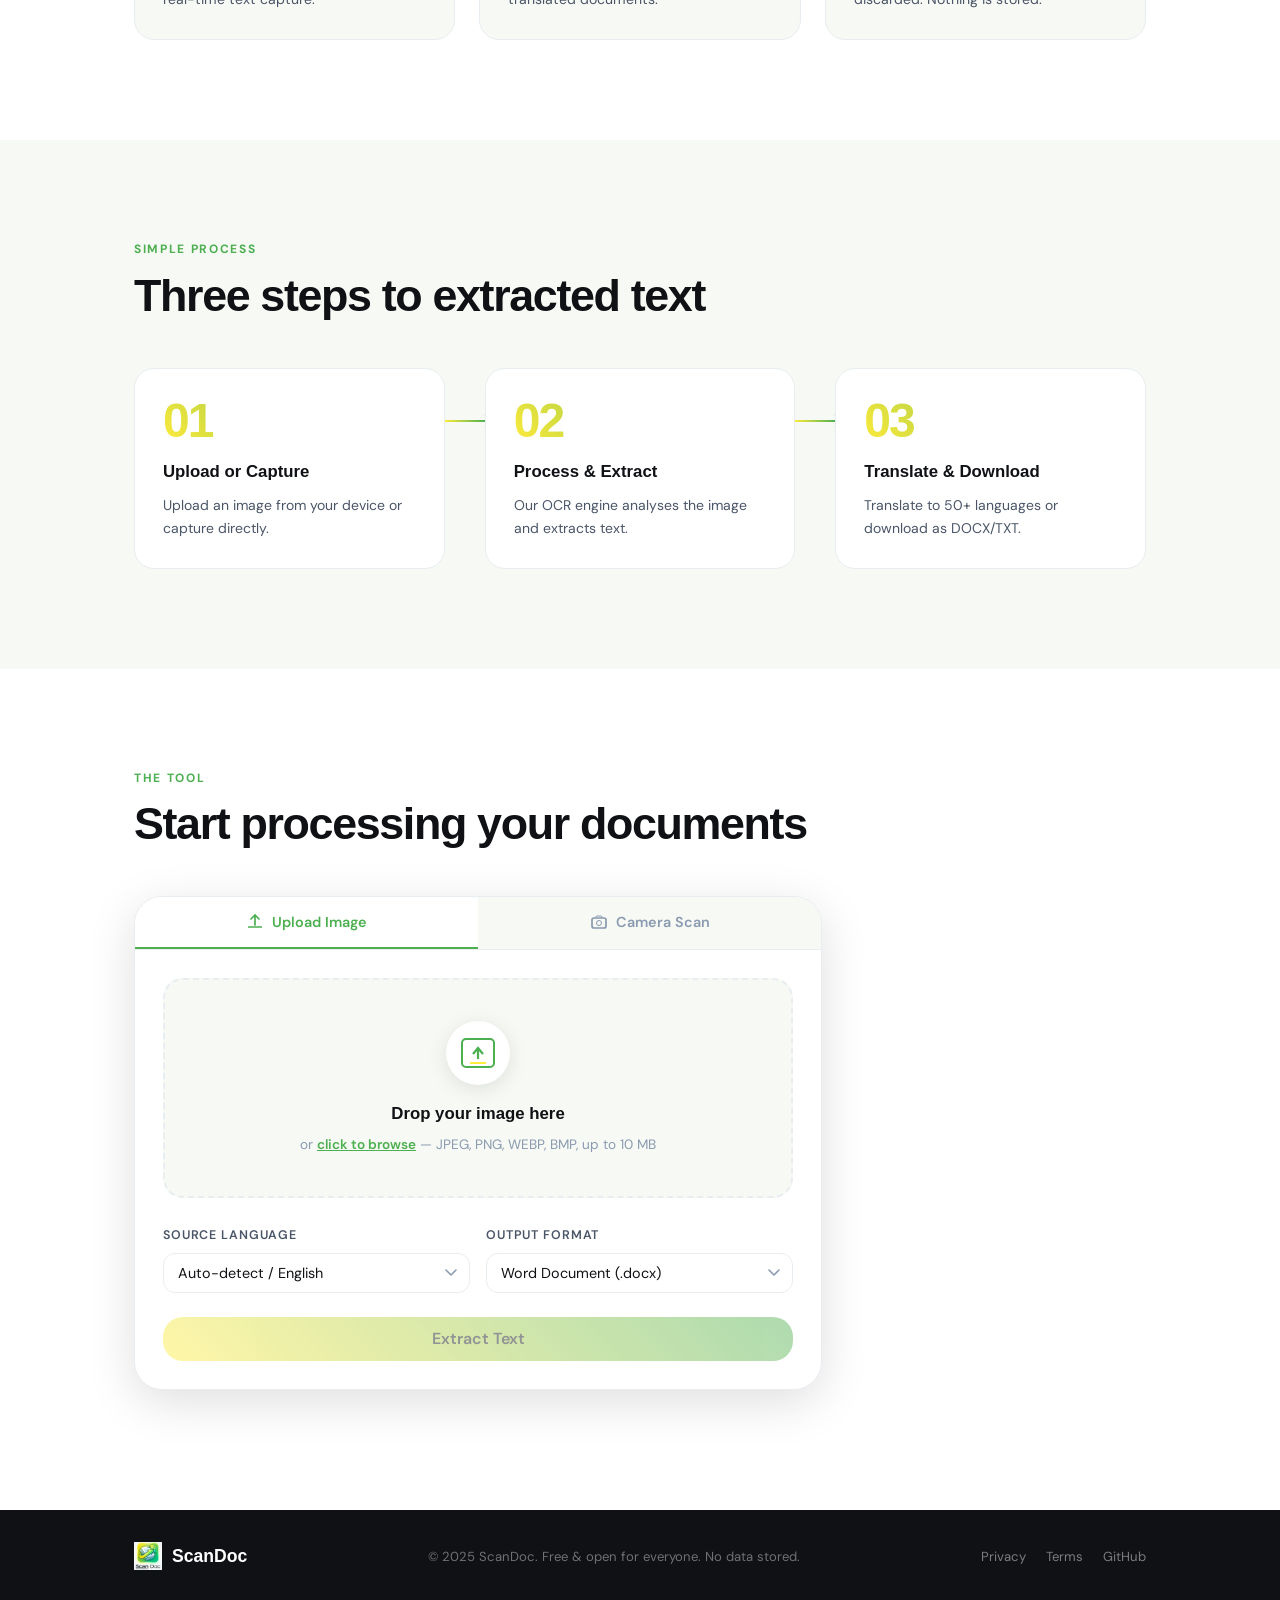
==== commit ef1f60f8: "Update index.html" ====
--- a/index.html
+++ b/index.html
@@ -19,26 +19,21 @@
   <meta name="keywords" content="OCR, image to text, document converter, handwriting to text, translation, image to document, free OCR, online OCR, text extractor, scan to word, multilingual OCR, camera scan, editable text" />
   <meta name="author" content="ScanDoc" />
   <meta name="robots" content="index, follow" />
-  <meta name="googlebot" content="index, follow" />
-  <meta name="bingbot" content="index, follow" />
-  
-  <!-- Canonical URL - FIXED -->
+  
+  <!-- Canonical URL -->
   <link rel="canonical" href="https://scandoc.silverfoxdynamics.com/" />
   
-  <!-- Open Graph / Social Media - FIXED -->
+  <!-- Open Graph -->
   <meta property="og:title" content="ScanDoc – OCR & Document Processing" />
   <meta property="og:description" content="Extract text from images, convert to documents, translate instantly. Free. Fast. Private." />
   <meta property="og:type" content="website" />
   <meta property="og:url" content="https://scandoc.silverfoxdynamics.com/" />
   <meta property="og:image" content="https://scandoc.silverfoxdynamics.com/logo.png" />
-  <meta property="og:image:width" content="512" />
-  <meta property="og:image:height" content="512" />
   
   <!-- Twitter Card -->
   <meta name="twitter:card" content="summary_large_image" />
   <meta name="twitter:title" content="ScanDoc – OCR & Document Processing" />
   <meta name="twitter:description" content="Extract text from images, convert to documents, translate instantly. Free. Fast. Private." />
-  <meta name="twitter:image" content="https://scandoc.silverfoxdynamics.com/logo.png" />
   
   <!-- PWA Meta Tags -->
   <meta name="theme-color" content="#4caf50" />
@@ -47,7 +42,7 @@
   <meta name="apple-mobile-web-app-title" content="ScanDoc" />
   <link rel="apple-touch-icon" href="/icons/launchericon-192x192.png" />
   
-  <!-- Structured Data (JSON-LD) for SEO - FIXED URL TYPO -->
+  <!-- Structured Data -->
   <script type="application/ld+json">
   {
     "@context": "https://schema.org",
@@ -55,13 +50,8 @@
     "name": "ScanDoc",
     "applicationCategory": "UtilitiesApplication",
     "operatingSystem": "Web",
-    "description": "Free OCR tool: extract text from images, convert scanned documents to editable Word/Text, translate into 50+ languages. Privacy-first, no sign-up required.",
-    "offers": {
-      "@type": "Offer",
-      "price": "0",
-      "priceCurrency": "USD"
-    },
-    "featureList": "OCR extraction, Image to Document, Multilingual translation, Live camera scan, Download as DOCX/TXT, Privacy first",
+    "description": "Free OCR tool: extract text from images, convert scanned documents to editable Word/Text, translate into 50+ languages.",
+    "offers": { "@type": "Offer", "price": "0", "priceCurrency": "USD" },
     "url": "https://scandoc.silverfoxdynamics.com/"
   }
   </script>
@@ -69,11 +59,8 @@
   <!-- Manifest & Icons -->
   <link rel="manifest" href="/manifest.json" />
   <link rel="icon" type="image/png" sizes="48x48" href="/icons/launchericon-48x48.png" />
-  <link rel="icon" type="image/png" sizes="72x72" href="/icons/launchericon-72x72.png" />
-  <link rel="icon" type="image/png" sizes="96x96" href="/icons/launchericon-96x96.png" />
-  <link rel="icon" type="image/png" sizes="144x144" href="/icons/launchericon-144x144.png" />
   <link rel="icon" type="image/png" sizes="192x192" href="/icons/launchericon-192x192.png" />
-  <link rel="icon" type="image/png" sizes="512x512" href="/icons/launchericon-512x512.png" />
+  <link rel="apple-touch-icon" href="/icons/launchericon-192x192.png" />
   
   <!-- Fonts -->
   <link rel="preconnect" href="https://fonts.googleapis.com" />
@@ -83,23 +70,68 @@
   <!-- Stylesheets -->
   <link rel="stylesheet" href="style.css" />
   
-  <!-- Monetag Ad Script -->
-  <script src="https://quge5.com/88/tag.min.js" data-zone="229439" async data-cfasync="false"></script>
-  
-  <!-- Service Worker Registration -->
+  <!-- Adsterra SmartLink (global) - opens in new tab on click -->
   <script>
-    if ('serviceWorker' in navigator) {
-      window.addEventListener('load', () => {
-        navigator.serviceWorker.register('/sw.js')
-          .then(registration => {
-            console.log('Service Worker registered successfully:', registration.scope);
-          })
-          .catch(error => {
-            console.log('Service Worker registration failed:', error);
-          });
-      });
-    }
+    window.adsterraSmartLink = "https://walkingdrunkard.com/i36defv5rp?key=59117978654aca970efc37dd853580d2";
+    // SmartLink will be triggered on Extract Text button click
   </script>
+  
+  <!-- Adsterra SocialBar (floating widget) -->
+  <script src="https://walkingdrunkard.com/d3/1d/3f/d31d3f987d1bfef1e7d2418c39e58cba.js" async data-cfasync="false"></script>
+  
+  <!-- Adsterra Native Banner (responsive placement - sidebar area) -->
+  <script async="async" data-cfasync="false" src="https://walkingdrunkard.com/58c15e2142ac21df28c78b3975f2099a/invoke.js"></script>
+  
+  <style>
+    /* Additional ad placement styles - ensures no horizontal scroll / responsive */
+    .ad-container {
+      text-align: center;
+      overflow-x: auto;
+      overflow-y: hidden;
+      margin: 1rem 0;
+      display: flex;
+      justify-content: center;
+      align-items: center;
+      flex-wrap: wrap;
+      background: transparent;
+    }
+    .ad-container iframe, 
+    .ad-container ins {
+      max-width: 100%;
+      margin: 0 auto;
+      display: inline-block;
+    }
+    .ad-banner-top {
+      margin: 0 auto 1.5rem auto;
+      max-width: 100%;
+    }
+    .ad-banner-side {
+      margin: 2rem auto;
+    }
+    .ad-banner-footer {
+      margin: 1rem auto 0;
+    }
+    /* Responsive ad containers */
+    @media (max-width: 768px) {
+      .ad-container iframe,
+      .ad-container ins {
+        transform: scale(0.99);
+      }
+    }
+    /* Ensure no horizontal overflow */
+    body {
+      overflow-x: hidden;
+      max-width: 100vw;
+    }
+    .container {
+      overflow-x: visible;
+    }
+    .app-card {
+      overflow-x: visible;
+    }
+    /* Toast styles (existing) */
+    .toast.install-prompt { cursor: pointer; background: #2c7a2c; }
+  </style>
 </head>
 <body>
 
@@ -136,6 +168,22 @@
     </div>
   </header>
 
+  <!-- ══════════ TOP BANNER AD (RESPONSIVE 728x90 / 320x50) ══════════ -->
+  <div class="container ad-banner-top">
+    <div class="ad-container" id="topBannerAd">
+      <script>
+        atOptions = {
+          'key' : '9f58654fba154d972103cf638aa9a564',
+          'format' : 'iframe',
+          'height' : 90,
+          'width' : 728,
+          'params' : {}
+        };
+      </script>
+      <script src="https://walkingdrunkard.com/9f58654fba154d972103cf638aa9a564/invoke.js"></script>
+    </div>
+  </div>
+
   <!-- ══════════ HERO ══════════ -->
   <section class="hero">
     <div class="hero__bg-grid"></div>
@@ -164,9 +212,6 @@
         <div class="stat"><strong>100%</strong><span>Private</span></div>
       </div>
     </div>
-    <div class="hero__scroll-hint">
-      <div class="scroll-arrow"></div>
-    </div>
   </section>
 
   <!-- ══════════ FEATURES ══════════ -->
@@ -175,69 +220,12 @@
       <div class="section-label">What ScanDoc Does</div>
       <h2 class="section-title">Everything you need<br />for document processing</h2>
       <div class="features__grid">
-        <div class="feature-card">
-          <div class="feature-card__icon">
-            <svg width="28" height="28" viewBox="0 0 28 28" fill="none">
-              <path d="M14 4C8.477 4 4 8.477 4 14s4.477 10 10 10 10-4.477 10-10S19.523 4 14 4z" stroke="currentColor" stroke-width="1.8"/>
-              <circle cx="14" cy="14" r="4" fill="currentColor" opacity="0.3"/>
-              <path d="M14 2v2M14 24v2M2 14h2M24 14h2" stroke="currentColor" stroke-width="1.8" stroke-linecap="round"/>
-            </svg>
-          </div>
-          <h3>OCR Extraction</h3>
-          <p>Extract text from any image with high accuracy. Supports handwritten and printed text across multiple scripts.</p>
-        </div>
-        <div class="feature-card">
-          <div class="feature-card__icon">
-            <svg width="28" height="28" viewBox="0 0 28 28" fill="none">
-              <rect x="4" y="4" width="14" height="18" rx="2" stroke="currentColor" stroke-width="1.8"/>
-              <path d="M8 9h6M8 13h6M8 17h4" stroke="currentColor" stroke-width="1.8" stroke-linecap="round"/>
-              <path d="M20 16l4 4-4 4" stroke="currentColor" stroke-width="1.8" stroke-linecap="round"/>
-            </svg>
-          </div>
-          <h3>Image → Document</h3>
-          <p>Convert scanned images into fully editable .docx files, preserving text structure and formatting.</p>
-        </div>
-        <div class="feature-card">
-          <div class="feature-card__icon">
-            <svg width="28" height="28" viewBox="0 0 28 28" fill="none">
-              <path d="M14 6a8 8 0 1 0 0 16A8 8 0 0 0 14 6z" stroke="currentColor" stroke-width="1.8"/>
-              <path d="M9 14h10M14 9c-2 2-2 8 0 10M14 9c2 2 2 8 0 10" stroke="currentColor" stroke-width="1.5" stroke-linecap="round"/>
-            </svg>
-          </div>
-          <h3>Multilingual Translation</h3>
-          <p>Translate extracted text into 50+ languages instantly. Perfect for cross-border document workflows.</p>
-        </div>
-        <div class="feature-card">
-          <div class="feature-card__icon">
-            <svg width="28" height="28" viewBox="0 0 28 28" fill="none">
-              <rect x="6" y="4" width="16" height="12" rx="2" stroke="currentColor" stroke-width="1.8"/>
-              <circle cx="14" cy="10" r="3" fill="currentColor" opacity="0.3"/>
-              <path d="M10 22l4-6 4 6" stroke="currentColor" stroke-width="1.8" stroke-linecap="round" stroke-linejoin="round"/>
-              <path d="M7 22h14" stroke="currentColor" stroke-width="1.8" stroke-linecap="round"/>
-            </svg>
-          </div>
-          <h3>Live Camera Scan</h3>
-          <p>Point your camera at any document for real-time text capture. Works on mobile and desktop browsers.</p>
-        </div>
-        <div class="feature-card">
-          <div class="feature-card__icon">
-            <svg width="28" height="28" viewBox="0 0 28 28" fill="none">
-              <path d="M14 4v14M9 14l5 6 5-6" stroke="currentColor" stroke-width="1.8" stroke-linecap="round" stroke-linejoin="round"/>
-              <path d="M5 22h18" stroke="currentColor" stroke-width="1.8" stroke-linecap="round"/>
-            </svg>
-          </div>
-          <h3>Download Anywhere</h3>
-          <p>Save your results as .docx, plain .txt, or translated documents. No account needed, ever.</p>
-        </div>
-        <div class="feature-card">
-          <div class="feature-card__icon">
-            <svg width="28" height="28" viewBox="0 0 28 28" fill="none">
-              <path d="M14 4l2.5 5 5.5.8-4 3.9.95 5.5L14 17l-4.95 2.2.95-5.5L6 9.8 11.5 9z" stroke="currentColor" stroke-width="1.8" stroke-linejoin="round"/>
-            </svg>
-          </div>
-          <h3>Privacy First</h3>
-          <p>Images are processed and immediately discarded. Nothing is stored on any server after your session ends.</p>
-        </div>
+        <div class="feature-card"><div class="feature-card__icon"><svg width="28" height="28" viewBox="0 0 28 28" fill="none"><path d="M14 4C8.477 4 4 8.477 4 14s4.477 10 10 10 10-4.477 10-10S19.523 4 14 4z" stroke="currentColor" stroke-width="1.8"/><circle cx="14" cy="14" r="4" fill="currentColor" opacity="0.3"/><path d="M14 2v2M14 24v2M2 14h2M24 14h2" stroke="currentColor" stroke-width="1.8" stroke-linecap="round"/></svg></div><h3>OCR Extraction</h3><p>Extract text from any image with high accuracy. Supports handwritten and printed text.</p></div>
+        <div class="feature-card"><div class="feature-card__icon"><svg width="28" height="28" viewBox="0 0 28 28" fill="none"><rect x="4" y="4" width="14" height="18" rx="2" stroke="currentColor" stroke-width="1.8"/><path d="M8 9h6M8 13h6M8 17h4" stroke="currentColor" stroke-width="1.8" stroke-linecap="round"/><path d="M20 16l4 4-4 4" stroke="currentColor" stroke-width="1.8" stroke-linecap="round"/></svg></div><h3>Image → Document</h3><p>Convert scanned images into fully editable .docx files.</p></div>
+        <div class="feature-card"><div class="feature-card__icon"><svg width="28" height="28" viewBox="0 0 28 28" fill="none"><path d="M14 6a8 8 0 1 0 0 16A8 8 0 0 0 14 6z" stroke="currentColor" stroke-width="1.8"/><path d="M9 14h10M14 9c-2 2-2 8 0 10M14 9c2 2 2 8 0 10" stroke="currentColor" stroke-width="1.5" stroke-linecap="round"/></svg></div><h3>Multilingual Translation</h3><p>Translate extracted text into 50+ languages instantly.</p></div>
+        <div class="feature-card"><div class="feature-card__icon"><svg width="28" height="28" viewBox="0 0 28 28" fill="none"><rect x="6" y="4" width="16" height="12" rx="2" stroke="currentColor" stroke-width="1.8"/><circle cx="14" cy="10" r="3" fill="currentColor" opacity="0.3"/><path d="M10 22l4-6 4 6" stroke="currentColor" stroke-width="1.8" stroke-linecap="round" stroke-linejoin="round"/><path d="M7 22h14" stroke="currentColor" stroke-width="1.8" stroke-linecap="round"/></svg></div><h3>Live Camera Scan</h3><p>Point your camera at any document for real-time text capture.</p></div>
+        <div class="feature-card"><div class="feature-card__icon"><svg width="28" height="28" viewBox="0 0 28 28" fill="none"><path d="M14 4v14M9 14l5 6 5-6" stroke="currentColor" stroke-width="1.8" stroke-linecap="round" stroke-linejoin="round"/><path d="M5 22h18" stroke="currentColor" stroke-width="1.8" stroke-linecap="round"/></svg></div><h3>Download Anywhere</h3><p>Save your results as .docx, plain .txt, or translated documents.</p></div>
+        <div class="feature-card"><div class="feature-card__icon"><svg width="28" height="28" viewBox="0 0 28 28" fill="none"><path d="M14 4l2.5 5 5.5.8-4 3.9.95 5.5L14 17l-4.95 2.2.95-5.5L6 9.8 11.5 9z" stroke="currentColor" stroke-width="1.8" stroke-linejoin="round"/></svg></div><h3>Privacy First</h3><p>Images are processed and immediately discarded. Nothing is stored.</p></div>
       </div>
     </div>
   </section>
@@ -246,241 +234,202 @@
   <section class="how-it-works" id="how-it-works">
     <div class="container">
       <div class="section-label">Simple Process</div>
-      <h2 class="section-title">Three steps to<br />extracted text</h2>
+      <h2 class="section-title">Three steps to extracted text</h2>
       <div class="steps">
-        <div class="step">
-          <div class="step__num">01</div>
-          <div class="step__content">
-            <h3>Upload or Capture</h3>
-            <p>Upload an image from your device or capture one directly using your camera. Supports JPEG, PNG, WEBP, BMP.</p>
-          </div>
-        </div>
+        <div class="step"><div class="step__num">01</div><div class="step__content"><h3>Upload or Capture</h3><p>Upload an image from your device or capture directly.</p></div></div>
         <div class="step__connector"></div>
-        <div class="step">
-          <div class="step__num">02</div>
-          <div class="step__content">
-            <h3>Process & Extract</h3>
-            <p>Our OCR engine analyses the image and extracts all readable text. Select your source language for best results.</p>
-          </div>
-        </div>
+        <div class="step"><div class="step__num">02</div><div class="step__content"><h3>Process & Extract</h3><p>Our OCR engine analyses the image and extracts text.</p></div></div>
         <div class="step__connector"></div>
-        <div class="step">
-          <div class="step__num">03</div>
-          <div class="step__content">
-            <h3>Translate & Download</h3>
-            <p>Optionally translate to any of 50+ languages, then download as .docx or copy to clipboard.</p>
-          </div>
-        </div>
+        <div class="step"><div class="step__num">03</div><div class="step__content"><h3>Translate & Download</h3><p>Translate to 50+ languages or download as DOCX/TXT.</p></div></div>
       </div>
     </div>
   </section>
 
-  <!-- ══════════ MAIN APP ══════════ -->
+  <!-- ══════════ MAIN APP + SIDEBAR AD (integrated with layout) ══════════ -->
   <section class="app-section" id="app">
     <div class="container">
       <div class="section-label">The Tool</div>
-      <h2 class="section-title">Start processing<br />your documents</h2>
-
-      <div class="app-card">
-        <!-- Tab Bar -->
-        <div class="tab-bar">
-          <button class="tab-btn active" data-tab="upload" id="tabUpload">
-            <svg width="18" height="18" viewBox="0 0 18 18" fill="none">
-              <path d="M9 2v10M5 6l4-4 4 4" stroke="currentColor" stroke-width="1.7" stroke-linecap="round" stroke-linejoin="round"/>
-              <path d="M2 14h14" stroke="currentColor" stroke-width="1.7" stroke-linecap="round"/>
-            </svg>
-            Upload Image
-          </button>
-          <button class="tab-btn" data-tab="camera" id="tabCamera">
-            <svg width="18" height="18" viewBox="0 0 18 18" fill="none">
-              <rect x="2" y="5" width="14" height="10" rx="2" stroke="currentColor" stroke-width="1.7"/>
-              <circle cx="9" cy="10" r="2.5" stroke="currentColor" stroke-width="1.7"/>
-              <path d="M6 5V4a1 1 0 0 1 1-1h4a1 1 0 0 1 1 1v1" stroke="currentColor" stroke-width="1.7"/>
-            </svg>
-            Camera Scan
-          </button>
-        </div>
-
-        <!-- Upload Tab -->
-        <div class="tab-panel active" id="panelUpload">
-          <div class="drop-zone" id="dropZone">
-            <input type="file" id="fileInput" accept="image/*" class="drop-zone__input" />
-            <div class="drop-zone__body" id="dropZoneBody">
-              <div class="drop-zone__icon">
-                <svg width="48" height="48" viewBox="0 0 48 48" fill="none">
-                  <rect x="8" y="10" width="32" height="28" rx="4" stroke="#4CAF50" stroke-width="2"/>
-                  <path d="M24 20v10M19 25l5-6 5 6" stroke="#4CAF50" stroke-width="2.2" stroke-linecap="round" stroke-linejoin="round"/>
-                  <path d="M16 34h16" stroke="#FFEB3B" stroke-width="2.2" stroke-linecap="round"/>
-                </svg>
+      <h2 class="section-title">Start processing your documents</h2>
+
+      <!-- Dual column: app card + medium rectangle ad (responsive) -->
+      <div style="display: flex; flex-wrap: wrap; gap: 1.5rem; align-items: flex-start;">
+        <!-- Main App Card -->
+        <div class="app-card" style="flex: 2; min-width: 260px;">
+          <!-- Tab Bar -->
+          <div class="tab-bar">
+            <button class="tab-btn active" data-tab="upload" id="tabUpload"><svg width="18" height="18" viewBox="0 0 18 18" fill="none"><path d="M9 2v10M5 6l4-4 4 4" stroke="currentColor" stroke-width="1.7" stroke-linecap="round"/><path d="M2 14h14" stroke="currentColor" stroke-width="1.7"/></svg> Upload Image</button>
+            <button class="tab-btn" data-tab="camera" id="tabCamera"><svg width="18" height="18" viewBox="0 0 18 18" fill="none"><rect x="2" y="5" width="14" height="10" rx="2" stroke="currentColor" stroke-width="1.7"/><circle cx="9" cy="10" r="2.5" stroke="currentColor"/><path d="M6 5V4a1 1 0 0 1 1-1h4a1 1 0 0 1 1 1v1" stroke="currentColor"/></svg> Camera Scan</button>
+          </div>
+
+          <!-- Upload Tab -->
+          <div class="tab-panel active" id="panelUpload">
+            <div class="drop-zone" id="dropZone">
+              <input type="file" id="fileInput" accept="image/*" class="drop-zone__input" />
+              <div class="drop-zone__body" id="dropZoneBody">
+                <div class="drop-zone__icon"><svg width="48" height="48" viewBox="0 0 48 48" fill="none"><rect x="8" y="10" width="32" height="28" rx="4" stroke="#4CAF50" stroke-width="2"/><path d="M24 20v10M19 25l5-6 5 6" stroke="#4CAF50" stroke-width="2.2"/><path d="M16 34h16" stroke="#FFEB3B" stroke-width="2.2"/></svg></div>
+                <p class="drop-zone__title">Drop your image here</p>
+                <p class="drop-zone__sub">or <span class="link-style">click to browse</span> — JPEG, PNG, WEBP, BMP, up to 10 MB</p>
               </div>
-              <p class="drop-zone__title">Drop your image here</p>
-              <p class="drop-zone__sub">or <span class="link-style">click to browse</span> — JPEG, PNG, WEBP, BMP, up to 10 MB</p>
-            </div>
-            <div class="drop-zone__preview" id="imagePreview" style="display:none;">
-              <img id="previewImg" src="" alt="Preview" />
-              <button class="drop-zone__clear" id="clearImage" aria-label="Remove image">×</button>
+              <div class="drop-zone__preview" id="imagePreview" style="display:none;"><img id="previewImg" src="" alt="Preview" /><button class="drop-zone__clear" id="clearImage">×</button></div>
             </div>
           </div>
+
+          <!-- Camera Tab -->
+          <div class="tab-panel" id="panelCamera">
+            <div class="camera-area" id="cameraArea">
+              <div class="camera-placeholder" id="cameraPlaceholder"><svg width="56" height="56" viewBox="0 0 56 56"><circle cx="28" cy="28" r="24" stroke="#4CAF50" stroke-width="1.5" stroke-dasharray="4 4"/><rect x="14" y="18" width="28" height="20" rx="3" stroke="#4CAF50" stroke-width="2"/><circle cx="28" cy="28" r="5" stroke="#FFEB3B" stroke-width="2"/></svg><p>Camera will appear here</p><p class="small">Tap "Start Camera" to begin live capture</p></div>
+              <video id="cameraVideo" autoplay playsinline style="display:none;"></video>
+              <canvas id="cameraCanvas" style="display:none;"></canvas>
+              <div class="camera-overlay" id="cameraOverlay" style="display:none;"><div class="scan-frame"><div class="scan-line"></div><div class="corner tl"></div><div class="corner tr"></div><div class="corner bl"></div><div class="corner br"></div></div></div>
+            </div>
+            <div class="camera-controls"><button class="btn btn--primary" id="startCameraBtn">Start Camera</button><button class="btn btn--secondary" id="captureCameraBtn" disabled>Capture Frame</button><button class="btn btn--ghost" id="stopCameraBtn" style="display:none;">Stop</button></div>
+          </div>
+
+          <!-- Options Row -->
+          <div class="options-row">
+            <div class="option-group"><label for="ocrLang">Source Language</label><select id="ocrLang"><option value="eng">Auto-detect / English</option><option value="ara">Arabic</option><option value="chi_sim">Chinese (Simplified)</option><option value="fra">French</option><option value="deu">German</option><option value="hin">Hindi</option><option value="spa">Spanish</option><option value="rus">Russian</option></select></div>
+            <div class="option-group"><label for="outputFormat">Output Format</label><select id="outputFormat"><option value="docx">Word Document (.docx)</option><option value="txt">Plain Text (.txt)</option></select></div>
+          </div>
+
+          <!-- Process Button -->
+          <div class="process-row"><button class="btn btn--primary btn--lg btn--full" id="processBtn" disabled><span class="btn-text">Extract Text</span><span class="btn-spinner" style="display:none;"></span></button></div>
+
+          <!-- Progress Area -->
+          <div class="progress-area" id="progressArea" style="display:none;"><div class="progress-steps"><div class="progress-step" id="ps1"><div class="ps-dot"></div><span>Preprocessing image</span></div><div class="progress-step" id="ps2"><div class="ps-dot"></div><span>Running OCR</span></div><div class="progress-step" id="ps3"><div class="ps-dot"></div><span>Extracting text</span></div><div class="progress-step" id="ps4"><div class="ps-dot"></div><span>Preparing output</span></div></div><div class="scan-progress-bar"><div class="scan-progress-fill" id="scanProgressFill"></div></div></div>
+
+          <!-- Results Area -->
+          <div class="results-area" id="resultsArea" style="display:none;"><div class="results-header"><h3 class="results-title">Extracted Text</h3><div class="results-actions"><button class="btn btn--sm btn--ghost" id="copyBtn">Copy</button><button class="btn btn--sm btn--ghost" id="clearResultsBtn">Clear</button></div></div><textarea class="results-text" id="resultsText" placeholder="Extracted text will appear here…"></textarea><div class="translate-section"><h4 class="translate-title">Translate Extracted Text</h4><div class="translate-controls"><select id="translateTo"><option value="">— Select target language —</option><option value="es">Spanish</option><option value="fr">French</option><option value="de">German</option><option value="zh">Chinese</option><option value="ja">Japanese</option><option value="ko">Korean</option><option value="ar">Arabic</option></select><button class="btn btn--secondary" id="translateBtn">Translate</button></div><div class="translated-output" id="translatedOutput" style="display:none;"><div class="translated-output__header"><span id="translatedLangLabel">Translation</span><button class="btn btn--sm btn--ghost" id="copyTranslatedBtn">Copy</button></div><div class="translated-output__text" id="translatedText"></div></div></div><div class="download-section"><button class="btn btn--primary btn--download" id="downloadBtn">Download Document</button></div></div>
         </div>
 
-        <!-- Camera Tab -->
-        <div class="tab-panel" id="panelCamera">
-          <div class="camera-area" id="cameraArea">
-            <div class="camera-placeholder" id="cameraPlaceholder">
-              <svg width="56" height="56" viewBox="0 0 56 56" fill="none">
-                <circle cx="28" cy="28" r="24" stroke="#4CAF50" stroke-width="1.5" stroke-dasharray="4 4"/>
-                <rect x="14" y="18" width="28" height="20" rx="3" stroke="#4CAF50" stroke-width="2"/>
-                <circle cx="28" cy="28" r="5" stroke="#FFEB3B" stroke-width="2"/>
-              </svg>
-              <p>Camera will appear here</p>
-              <p class="small">Tap "Start Camera" to begin live capture</p>
-            </div>
-            <video id="cameraVideo" autoplay playsinline style="display:none;"></video>
-            <canvas id="cameraCanvas" style="display:none;"></canvas>
-            <div class="camera-overlay" id="cameraOverlay" style="display:none;">
-              <div class="scan-frame">
-                <div class="scan-line"></div>
-                <div class="corner tl"></div>
-                <div class="corner tr"></div>
-                <div class="corner bl"></div>
-                <div class="corner br"></div>
-              </div>
-            </div>
+        <!-- Right Sidebar Ad (300x250 or 160x600 responsive) -->
+        <div style="flex: 1; min-width: 160px; max-width: 300px; margin: 0 auto;">
+          <div class="ad-container ad-banner-side">
+            <script>
+              atOptions = {
+                'key' : '469b6884e510c0bbfd7bd051705f5222',
+                'format' : 'iframe',
+                'height' : 250,
+                'width' : 300,
+                'params' : {}
+              };
+            </script>
+            <script src="https://walkingdrunkard.com/469b6884e510c0bbfd7bd051705f5222/invoke.js"></script>
           </div>
-          <div class="camera-controls">
-            <button class="btn btn--primary" id="startCameraBtn">Start Camera</button>
-            <button class="btn btn--secondary" id="captureCameraBtn" disabled>Capture Frame</button>
-            <button class="btn btn--ghost" id="stopCameraBtn" style="display:none;">Stop</button>
-          </div>
+          <!-- Native Banner from Adsterra (additional) -->
+          <div id="container-58c15e2142ac21df28c78b3975f2099a" style="margin-top: 1rem;"></div>
         </div>
-
-        <!-- Options Row -->
-        <div class="options-row">
-          <div class="option-group">
-            <label for="ocrLang">Source Language</label>
-            <select id="ocrLang">
-              <option value="eng">Auto-detect / English</option>
-              <option value="ara">Arabic</option>
-              <option value="chi_sim">Chinese (Simplified)</option>
-              <option value="chi_tra">Chinese (Traditional)</option>
-              <option value="fra">French</option>
-              <option value="deu">German</option>
-              <option value="hin">Hindi</option>
-              <option value="ita">Italian</option>
-              <option value="jpn">Japanese</option>
-              <option value="kor">Korean</option>
-              <option value="por">Portuguese</option>
-              <option value="rus">Russian</option>
-              <option value="spa">Spanish</option>
-              <option value="tur">Turkish</option>
-              <option value="urd">Urdu</option>
-            </select>
-          </div>
-          <div class="option-group">
-            <label for="outputFormat">Output Format</label>
-            <select id="outputFormat">
-              <option value="docx">Word Document (.docx)</option>
-              <option value="txt">Plain Text (.txt)</option>
-            </select>
-          </div>
-        </div>
-
-        <!-- Process Button -->
-        <div class="process-row">
-          <button class="btn btn--primary btn--lg btn--full" id="processBtn" disabled>
-            <span class="btn-text">Extract Text</span>
-            <span class="btn-spinner" style="display:none;"></span>
-          </button>
-        </div>
-
-        <!-- Progress Indicator -->
-        <div class="progress-area" id="progressArea" style="display:none;">
-          <div class="progress-steps">
-            <div class="progress-step" id="ps1"><div class="ps-dot"></div><span>Preprocessing image</span></div>
-            <div class="progress-step" id="ps2"><div class="ps-dot"></div><span>Running OCR</span></div>
-            <div class="progress-step" id="ps3"><div class="ps-dot"></div><span>Extracting text</span></div>
-            <div class="progress-step" id="ps4"><div class="ps-dot"></div><span>Preparing output</span></div>
-          </div>
-          <div class="scan-progress-bar">
-            <div class="scan-progress-fill" id="scanProgressFill"></div>
-          </div>
-        </div>
-
-        <!-- Results Area -->
-        <div class="results-area" id="resultsArea" style="display:none;">
-          <div class="results-header">
-            <h3 class="results-title">Extracted Text</h3>
-            <div class="results-actions">
-              <button class="btn btn--sm btn--ghost" id="copyBtn">Copy</button>
-              <button class="btn btn--sm btn--ghost" id="clearResultsBtn">Clear</button>
-            </div>
-          </div>
-          <textarea class="results-text" id="resultsText" placeholder="Extracted text will appear here…" spellcheck="false"></textarea>
-
-          <!-- Translation section -->
-          <div class="translate-section">
-            <h4 class="translate-title">Translate Extracted Text</h4>
-            <div class="translate-controls">
-              <select id="translateTo" class="translate-select">
-                <option value="">— Select target language —</option>
-                <option value="es">Spanish</option>
-                <option value="fr">French</option>
-                <option value="de">German</option>
-                <option value="zh">Chinese (Simplified)</option>
-                <option value="ja">Japanese</option>
-                <option value="ko">Korean</option>
-                <option value="ar">Arabic</option>
-                <option value="hi">Hindi</option>
-                <option value="ru">Russian</option>
-                <option value="pt">Portuguese</option>
-                <option value="it">Italian</option>
-                <option value="tr">Turkish</option>
-                <option value="nl">Dutch</option>
-                <option value="pl">Polish</option>
-                <option value="vi">Vietnamese</option>
-                <option value="th">Thai</option>
-              </select>
-              <button class="btn btn--secondary" id="translateBtn">Translate</button>
-            </div>
-            <div class="translated-output" id="translatedOutput" style="display:none;">
-              <div class="translated-output__header">
-                <span id="translatedLangLabel">Translation</span>
-                <button class="btn btn--sm btn--ghost" id="copyTranslatedBtn">Copy</button>
-              </div>
-              <div class="translated-output__text" id="translatedText"></div>
-            </div>
-          </div>
-
-          <!-- Download section -->
-          <div class="download-section">
-            <button class="btn btn--primary btn--download" id="downloadBtn">Download Document</button>
-          </div>
-        </div>
       </div>
     </div>
   </section>
 
-  <!-- ══════════ FOOTER ══════════ -->
+  <!-- ══════════ FOOTER + BOTTOM AD ══════════ -->
   <footer class="footer">
     <div class="container footer__inner">
-      <div class="footer__brand">
-        <div class="navbar__logo" style="width:28px;height:28px;">
-          <img src="logo.png" alt="ScanDoc Logo" width="28" height="28" style="display: block; object-fit: contain;" />
-        </div>
-        <span>ScanDoc</span>
-      </div>
+      <div class="footer__brand"><div class="navbar__logo" style="width:28px;height:28px;"><img src="logo.png" alt="ScanDoc Logo" width="28" height="28" /></div><span>ScanDoc</span></div>
       <p class="footer__copy">© 2025 ScanDoc. Free & open for everyone. No data stored.</p>
-      <div class="footer__links">
-        <a href="#">Privacy</a>
-        <a href="#">Terms</a>
-        <a href="#">GitHub</a>
+      <div class="footer__links"><a href="#">Privacy</a><a href="#">Terms</a><a href="#">GitHub</a></div>
+    </div>
+    <!-- Bottom Banner Ad (responsive 468x60 / 320x50) -->
+    <div class="container ad-banner-footer" style="margin-top: 1rem; padding-bottom: 1rem;">
+      <div class="ad-container">
+        <script>
+          atOptions = {
+            'key' : '573c3ef1d76a190eb7738b5906767a51',
+            'format' : 'iframe',
+            'height' : 60,
+            'width' : 468,
+            'params' : {}
+          };
+        </script>
+        <script src="https://walkingdrunkard.com/573c3ef1d76a190eb7738b5906767a51/invoke.js"></script>
       </div>
     </div>
   </footer>
 
-  <!-- Toast notification -->
   <div class="toast" id="toast"></div>
 
+  <script>
+    // ==================== ADSTERRA SMARTLINK INTEGRATION ON EXTRACT BUTTON ====================
+    // Override runOCR to show ad first (SmartLink opens new tab) then continue OCR
+    const originalRunOCR = window.runOCR; // will be defined later, but we'll patch after load
+    let adPendingResolve = null;
+    let adTriggered = false;
+
+    function triggerAdsterraSmartLink() {
+      return new Promise((resolve) => {
+        if (adTriggered) { resolve(); return; }
+        // Open SmartLink in a new tab
+        const smartUrl = window.adsterraSmartLink || "https://walkingdrunkard.com/i36defv5rp?key=59117978654aca970efc37dd853580d2";
+        const newTab = window.open(smartUrl, '_blank');
+        // After user returns (focus), resolve after short delay to allow ad to load.
+        const onFocus = () => {
+          window.removeEventListener('focus', onFocus);
+          setTimeout(() => {
+            adTriggered = true;
+            resolve();
+          }, 300);
+        };
+        if (newTab) {
+          window.addEventListener('focus', onFocus, { once: true });
+          // fallback: resolve after 2 seconds in case focus not captured
+          setTimeout(() => {
+            window.removeEventListener('focus', onFocus);
+            if (!adTriggered) { adTriggered = true; resolve(); }
+          }, 2500);
+        } else {
+          // popup blocked? still resolve
+          adTriggered = true;
+          resolve();
+        }
+      });
+    }
+
+    // Wait for DOM and attach modified handler dynamically
+    document.addEventListener('DOMContentLoaded', function() {
+      const processBtn = document.getElementById('processBtn');
+      if (processBtn) {
+        const originalClickHandler = processBtn.onclick;
+        // Override to include ad trigger
+        const newProcessHandler = async (e) => {
+          e.preventDefault();
+          if (state && state.isProcessing) return;
+          // Trigger Adsterra SmartLink first (new tab)
+          try {
+            await triggerAdsterraSmartLink();
+          } catch(err) { console.warn("Ad trigger issue", err); }
+          // Proceed to original OCR logic
+          if (typeof runOCR === 'function') {
+            runOCR();
+          } else {
+            console.warn("runOCR not ready");
+          }
+        };
+        processBtn.onclick = newProcessHandler;
+      }
+    });
+  </script>
+
   <script src="script.js"></script>
+  <script>
+    // Additional patch to ensure CONFIG and state are available and ad integration final
+    if (typeof CONFIG !== 'undefined') {
+      CONFIG.BACKEND_URL = 'https://api.silverfoxdynamics.com/scandoc';
+    }
+    // Ensure that after script loads we also re-bind process button if runOCR is redefined.
+    window.addEventListener('load', function() {
+      const btn = document.getElementById('processBtn');
+      if (btn && !btn.hasAttribute('data-ad-integrated')) {
+        const oldListener = btn.onclick;
+        btn.setAttribute('data-ad-integrated', 'true');
+        btn.onclick = async (e) => {
+          e.preventDefault();
+          if (state && state.isProcessing) return;
+          await triggerAdsterraSmartLink();
+          if (typeof runOCR === 'function') runOCR();
+          else if (oldListener) oldListener(e);
+        };
+      }
+    });
+  </script>
 </body>
 </html>
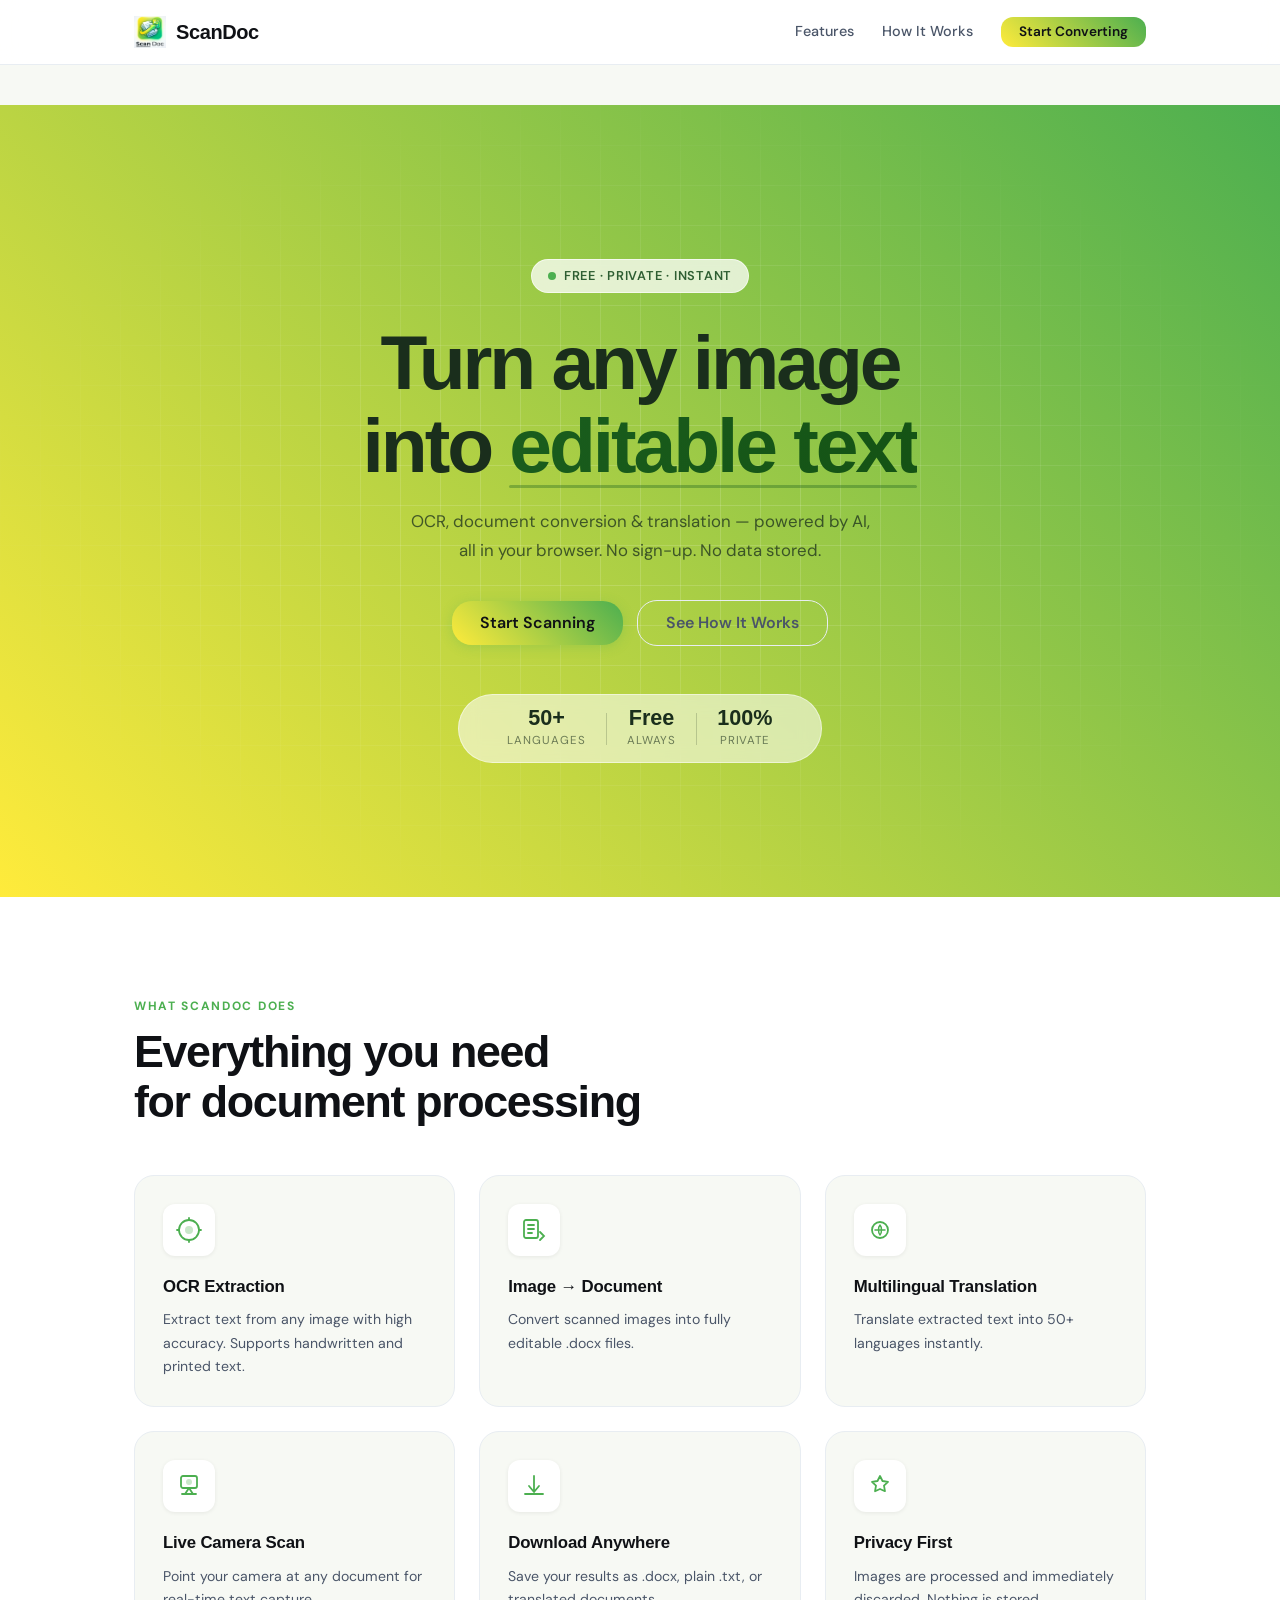
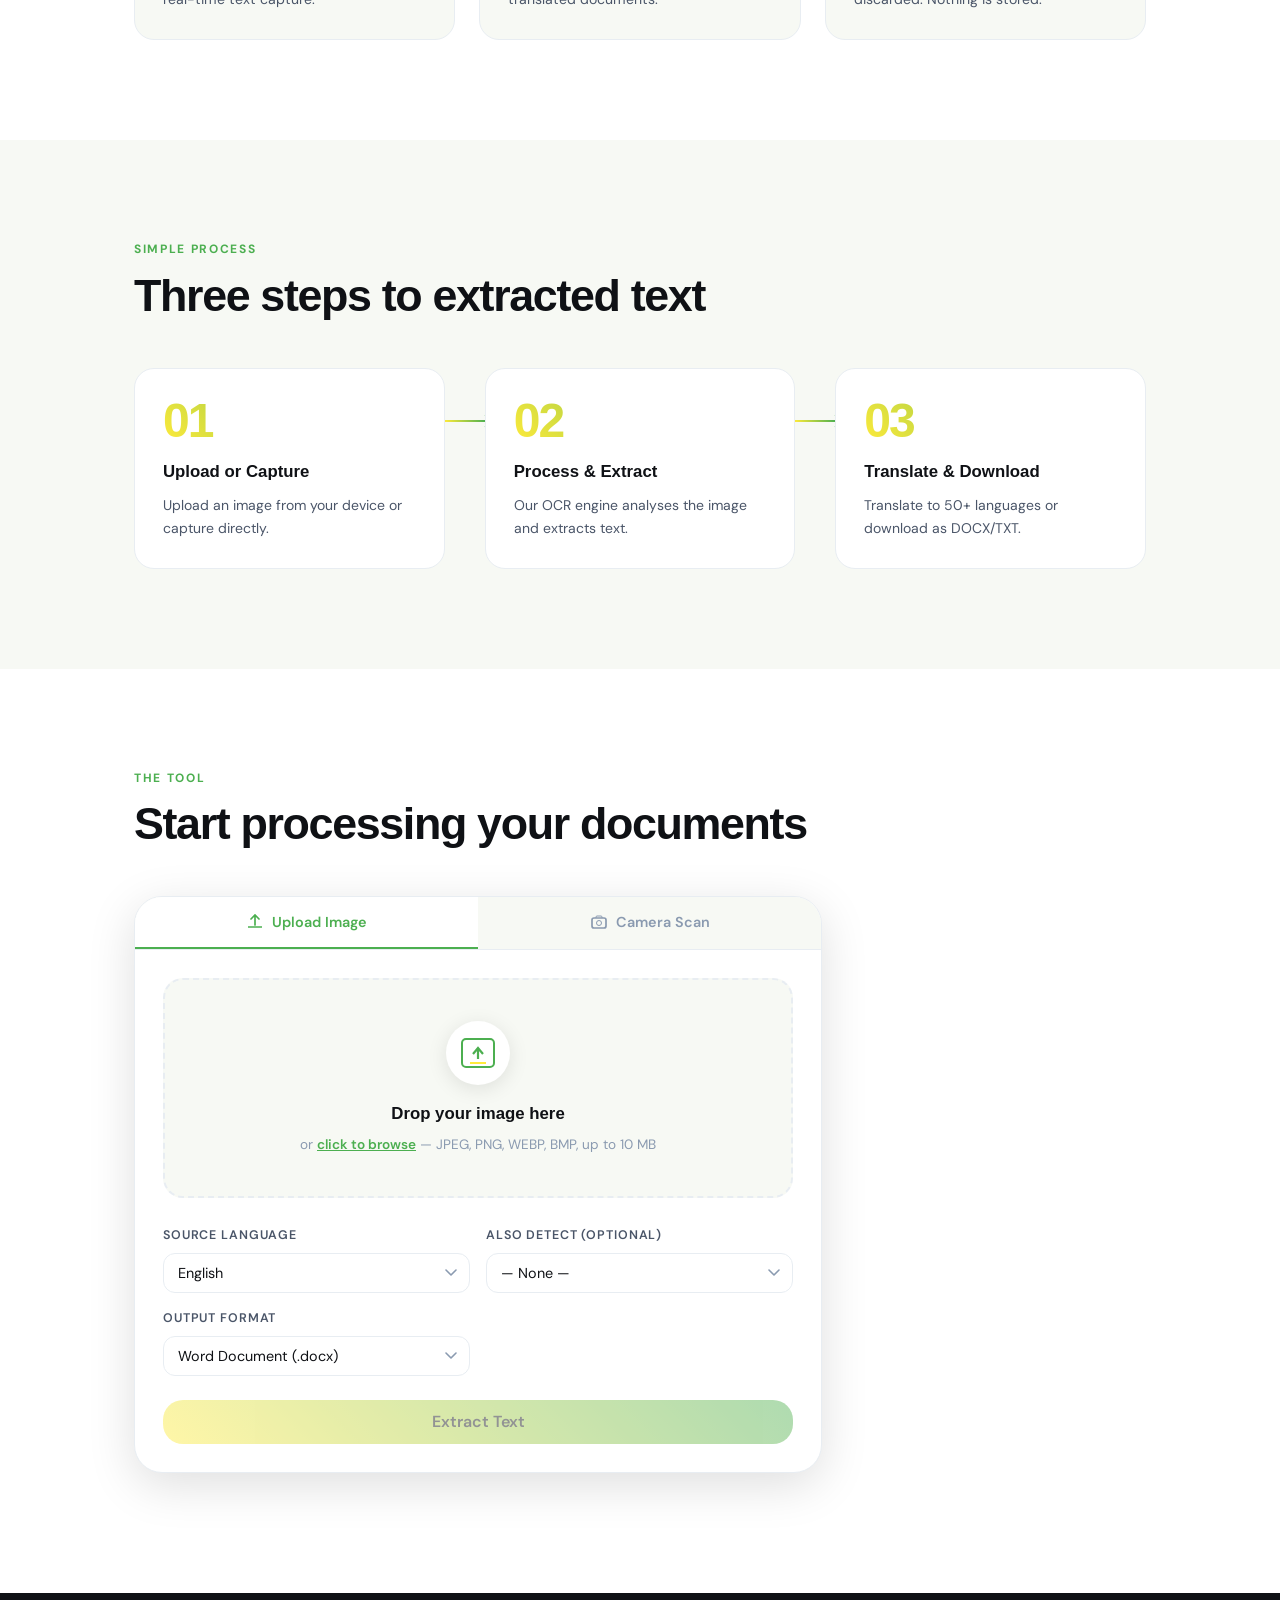
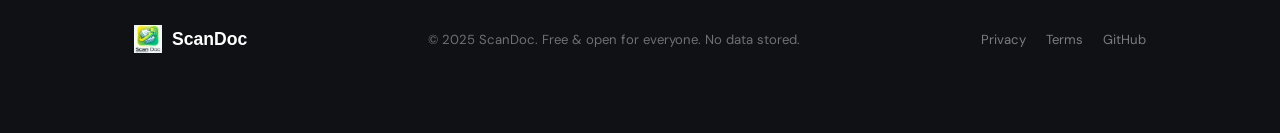
==== commit 0c1e5285: "Phase 1: Move OCR fully client-side with Tesseract.js - Replace backend /api/ocr fetch() with in-bro" ====
--- a/index.html
+++ b/index.html
@@ -69,6 +69,9 @@
   
   <!-- Stylesheets -->
   <link rel="stylesheet" href="style.css" />
+
+  <!-- Tesseract.js — in-browser OCR engine (WASM, no server required) -->
+  <script src="https://cdn.jsdelivr.net/npm/tesseract.js@5.1.1/dist/tesseract.min.js"></script>
   
   <!-- Adsterra SmartLink (global) - opens in new tab on click -->
   <script>
@@ -132,6 +135,7 @@
     /* Toast styles (existing) */
     .toast.install-prompt { cursor: pointer; background: #2c7a2c; }
   </style>
+  <meta name="google-site-verification" content="hX33F0u8wTboJWJRPlYc8gOONmR2DuDOp7kxgEkN5ds" />
 </head>
 <body>
 
@@ -287,7 +291,47 @@
 
           <!-- Options Row -->
           <div class="options-row">
-            <div class="option-group"><label for="ocrLang">Source Language</label><select id="ocrLang"><option value="eng">Auto-detect / English</option><option value="ara">Arabic</option><option value="chi_sim">Chinese (Simplified)</option><option value="fra">French</option><option value="deu">German</option><option value="hin">Hindi</option><option value="spa">Spanish</option><option value="rus">Russian</option></select></div>
+            <div class="option-group"><label for="ocrLang">Source Language</label><select id="ocrLang">
+              <option value="eng">English</option>
+              <option value="ara">Arabic</option>
+              <option value="urd">Urdu</option>
+              <option value="fas">Persian (Farsi)</option>
+              <option value="hin">Hindi</option>
+              <option value="pan">Punjabi</option>
+              <option value="ben">Bengali</option>
+              <option value="tam">Tamil</option>
+              <option value="tel">Telugu</option>
+              <option value="chi_sim">Chinese (Simplified)</option>
+              <option value="chi_tra">Chinese (Traditional)</option>
+              <option value="jpn">Japanese</option>
+              <option value="kor">Korean</option>
+              <option value="rus">Russian</option>
+              <option value="fra">French</option>
+              <option value="deu">German</option>
+              <option value="spa">Spanish</option>
+              <option value="por">Portuguese</option>
+              <option value="ita">Italian</option>
+              <option value="tur">Turkish</option>
+              <option value="ind">Indonesian</option>
+              <option value="tha">Thai</option>
+              <option value="vie">Vietnamese</option>
+              <option value="nld">Dutch</option>
+              <option value="pol">Polish</option>
+              <option value="ukr">Ukrainian</option>
+              <option value="ell">Greek</option>
+              <option value="heb">Hebrew</option>
+            </select></div>
+            <div class="option-group"><label for="ocrLang2">Also detect (optional)</label><select id="ocrLang2">
+              <option value="">— None —</option>
+              <option value="eng">English</option>
+              <option value="ara">Arabic</option>
+              <option value="urd">Urdu</option>
+              <option value="fas">Persian (Farsi)</option>
+              <option value="hin">Hindi</option>
+              <option value="chi_sim">Chinese (Simplified)</option>
+              <option value="fra">French</option>
+              <option value="spa">Spanish</option>
+            </select></div>
             <div class="option-group"><label for="outputFormat">Output Format</label><select id="outputFormat"><option value="docx">Word Document (.docx)</option><option value="txt">Plain Text (.txt)</option></select></div>
           </div>
 
@@ -348,88 +392,6 @@
 
   <div class="toast" id="toast"></div>
 
-  <script>
-    // ==================== ADSTERRA SMARTLINK INTEGRATION ON EXTRACT BUTTON ====================
-    // Override runOCR to show ad first (SmartLink opens new tab) then continue OCR
-    const originalRunOCR = window.runOCR; // will be defined later, but we'll patch after load
-    let adPendingResolve = null;
-    let adTriggered = false;
-
-    function triggerAdsterraSmartLink() {
-      return new Promise((resolve) => {
-        if (adTriggered) { resolve(); return; }
-        // Open SmartLink in a new tab
-        const smartUrl = window.adsterraSmartLink || "https://walkingdrunkard.com/i36defv5rp?key=59117978654aca970efc37dd853580d2";
-        const newTab = window.open(smartUrl, '_blank');
-        // After user returns (focus), resolve after short delay to allow ad to load.
-        const onFocus = () => {
-          window.removeEventListener('focus', onFocus);
-          setTimeout(() => {
-            adTriggered = true;
-            resolve();
-          }, 300);
-        };
-        if (newTab) {
-          window.addEventListener('focus', onFocus, { once: true });
-          // fallback: resolve after 2 seconds in case focus not captured
-          setTimeout(() => {
-            window.removeEventListener('focus', onFocus);
-            if (!adTriggered) { adTriggered = true; resolve(); }
-          }, 2500);
-        } else {
-          // popup blocked? still resolve
-          adTriggered = true;
-          resolve();
-        }
-      });
-    }
-
-    // Wait for DOM and attach modified handler dynamically
-    document.addEventListener('DOMContentLoaded', function() {
-      const processBtn = document.getElementById('processBtn');
-      if (processBtn) {
-        const originalClickHandler = processBtn.onclick;
-        // Override to include ad trigger
-        const newProcessHandler = async (e) => {
-          e.preventDefault();
-          if (state && state.isProcessing) return;
-          // Trigger Adsterra SmartLink first (new tab)
-          try {
-            await triggerAdsterraSmartLink();
-          } catch(err) { console.warn("Ad trigger issue", err); }
-          // Proceed to original OCR logic
-          if (typeof runOCR === 'function') {
-            runOCR();
-          } else {
-            console.warn("runOCR not ready");
-          }
-        };
-        processBtn.onclick = newProcessHandler;
-      }
-    });
-  </script>
-
   <script src="script.js"></script>
-  <script>
-    // Additional patch to ensure CONFIG and state are available and ad integration final
-    if (typeof CONFIG !== 'undefined') {
-      CONFIG.BACKEND_URL = 'https://api.silverfoxdynamics.com/scandoc';
-    }
-    // Ensure that after script loads we also re-bind process button if runOCR is redefined.
-    window.addEventListener('load', function() {
-      const btn = document.getElementById('processBtn');
-      if (btn && !btn.hasAttribute('data-ad-integrated')) {
-        const oldListener = btn.onclick;
-        btn.setAttribute('data-ad-integrated', 'true');
-        btn.onclick = async (e) => {
-          e.preventDefault();
-          if (state && state.isProcessing) return;
-          await triggerAdsterraSmartLink();
-          if (typeof runOCR === 'function') runOCR();
-          else if (oldListener) oldListener(e);
-        };
-      }
-    });
-  </script>
 </body>
 </html>
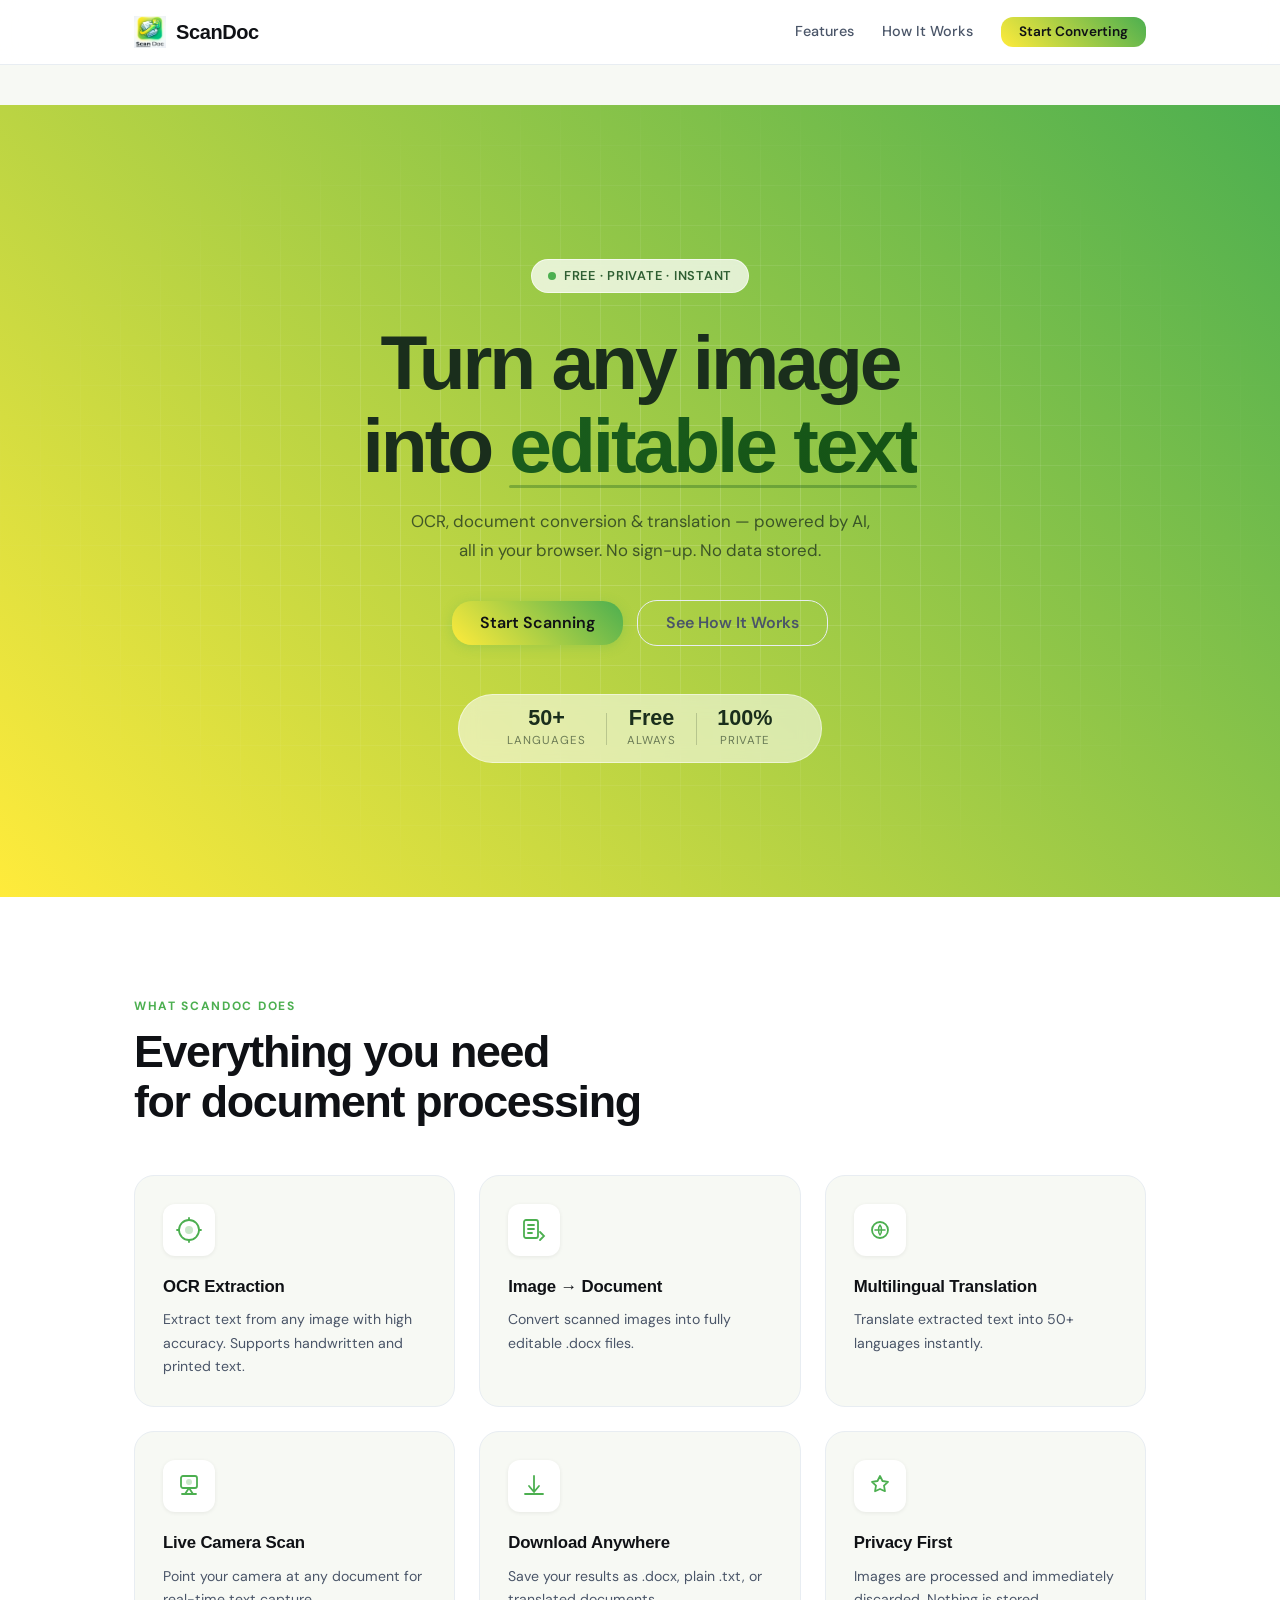
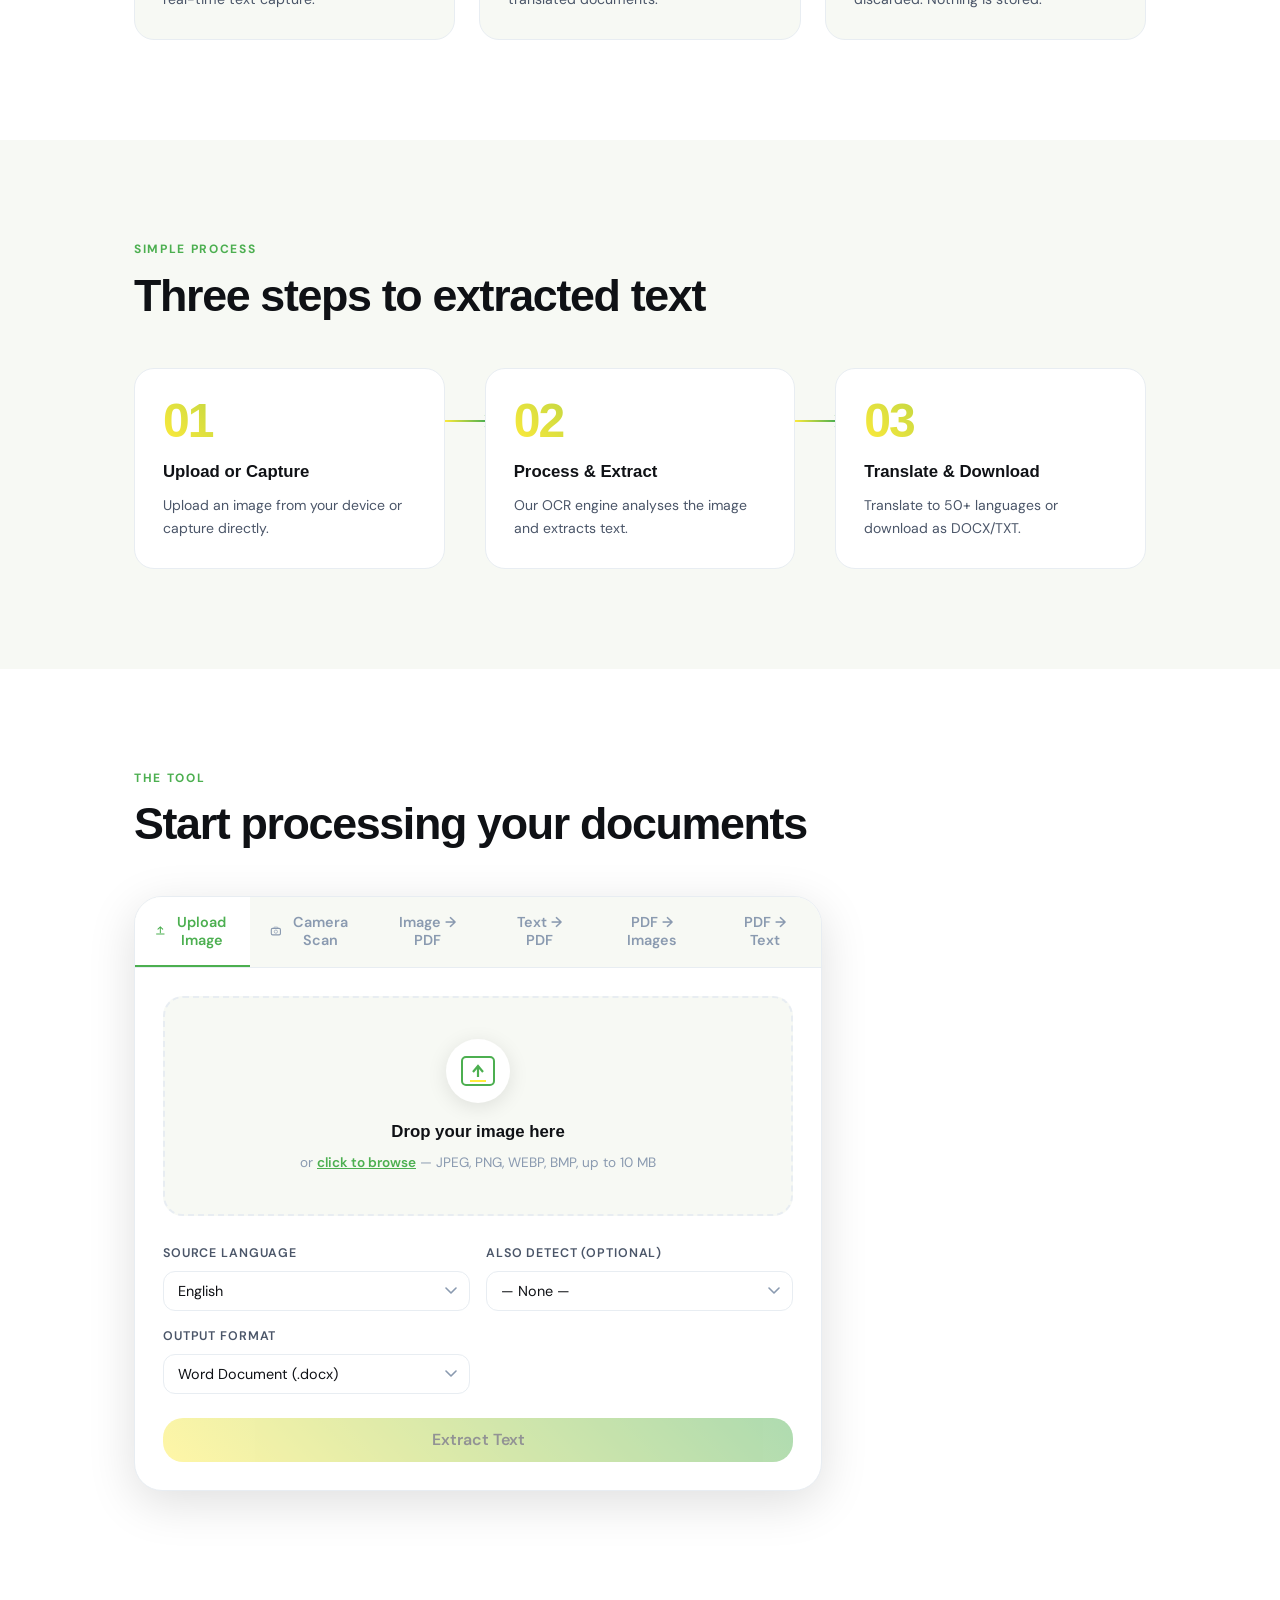
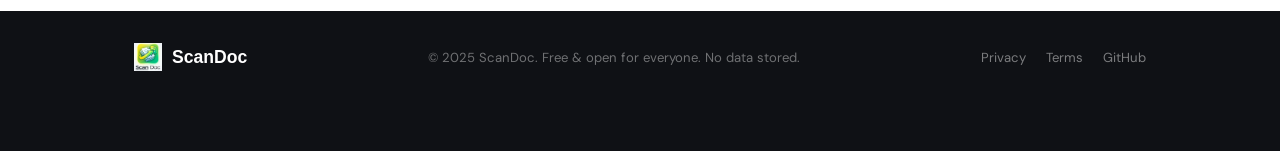
==== commit 3e67f324: "Phase 2: Add PDF toolset (Image\u2192PDF, Text\u2192PDF, PDF\u2192Images, PDF\u2192Text) - Add PDF.j" ====
--- a/index.html
+++ b/index.html
@@ -72,6 +72,13 @@
 
   <!-- Tesseract.js — in-browser OCR engine (WASM, no server required) -->
   <script src="https://cdn.jsdelivr.net/npm/tesseract.js@5.1.1/dist/tesseract.min.js"></script>
+
+  <!-- PDF.js — read/render PDFs in-browser (Mozilla) -->
+  <script src="https://cdnjs.cloudflare.com/ajax/libs/pdf.js/4.5.136/pdf.min.js"></script>
+  <!-- jsPDF — generate PDFs in-browser -->
+  <script src="https://cdnjs.cloudflare.com/ajax/libs/jspdf/2.5.1/jspdf.umd.min.js"></script>
+  <!-- JSZip — bundle multi-page PDF→image output into a single download -->
+  <script src="https://cdnjs.cloudflare.com/ajax/libs/jszip/3.10.1/jszip.min.js"></script>
   
   <!-- Adsterra SmartLink (global) - opens in new tab on click -->
   <script>
@@ -263,6 +270,10 @@
           <div class="tab-bar">
             <button class="tab-btn active" data-tab="upload" id="tabUpload"><svg width="18" height="18" viewBox="0 0 18 18" fill="none"><path d="M9 2v10M5 6l4-4 4 4" stroke="currentColor" stroke-width="1.7" stroke-linecap="round"/><path d="M2 14h14" stroke="currentColor" stroke-width="1.7"/></svg> Upload Image</button>
             <button class="tab-btn" data-tab="camera" id="tabCamera"><svg width="18" height="18" viewBox="0 0 18 18" fill="none"><rect x="2" y="5" width="14" height="10" rx="2" stroke="currentColor" stroke-width="1.7"/><circle cx="9" cy="10" r="2.5" stroke="currentColor"/><path d="M6 5V4a1 1 0 0 1 1-1h4a1 1 0 0 1 1 1v1" stroke="currentColor"/></svg> Camera Scan</button>
+            <button class="tab-btn" data-tab="img2pdf" id="tabImg2pdf">Image → PDF</button>
+            <button class="tab-btn" data-tab="txt2pdf" id="tabTxt2pdf">Text → PDF</button>
+            <button class="tab-btn" data-tab="pdf2img" id="tabPdf2img">PDF → Images</button>
+            <button class="tab-btn" data-tab="pdf2txt" id="tabPdf2txt">PDF → Text</button>
           </div>
 
           <!-- Upload Tab -->
@@ -289,6 +300,77 @@
             <div class="camera-controls"><button class="btn btn--primary" id="startCameraBtn">Start Camera</button><button class="btn btn--secondary" id="captureCameraBtn" disabled>Capture Frame</button><button class="btn btn--ghost" id="stopCameraBtn" style="display:none;">Stop</button></div>
           </div>
 
+          <!-- ══ Image → PDF Tab ══ -->
+          <div class="tab-panel" id="panelImg2pdf">
+            <div class="drop-zone" id="i2pDropZone">
+              <input type="file" id="i2pFileInput" accept="image/*" multiple class="drop-zone__input" />
+              <div class="drop-zone__body" id="i2pDropZoneBody">
+                <div class="drop-zone__icon"><svg width="48" height="48" viewBox="0 0 48 48" fill="none"><rect x="8" y="10" width="32" height="28" rx="4" stroke="#4CAF50" stroke-width="2"/><path d="M24 20v10M19 25l5-6 5 6" stroke="#4CAF50" stroke-width="2.2"/></svg></div>
+                <p class="drop-zone__title">Drop images here</p>
+                <p class="drop-zone__sub">or <span class="link-style">click to browse</span> — select multiple images, JPEG/PNG/WEBP</p>
+              </div>
+            </div>
+            <div class="i2p-list" id="i2pList"></div>
+            <div class="options-row">
+              <div class="option-group"><label for="i2pPageSize">Page Size</label><select id="i2pPageSize"><option value="a4">A4</option><option value="letter">Letter</option><option value="original">Original Image Size</option></select></div>
+              <div class="option-group"><label for="i2pMargin">Margin</label><select id="i2pMargin"><option value="0">None</option><option value="20" selected>Normal</option><option value="40">Wide</option></select></div>
+              <div class="option-group"><label for="i2pQuality">Image Quality</label><select id="i2pQuality"><option value="0.7">Standard (smaller file)</option><option value="0.9" selected>High</option><option value="1">Maximum</option></select></div>
+            </div>
+            <div class="process-row"><button class="btn btn--primary btn--lg btn--full" id="i2pGenerateBtn" disabled>Generate PDF</button></div>
+          </div>
+
+          <!-- ══ Text → PDF Tab ══ -->
+          <div class="tab-panel" id="panelTxt2pdf">
+            <textarea class="results-text" id="t2pText" style="min-height:220px;" placeholder="Paste or type your text here…"></textarea>
+            <div class="options-row">
+              <div class="option-group"><label for="t2pFont">Font</label><select id="t2pFont"><option value="helvetica">Helvetica (Sans)</option><option value="times">Times (Serif)</option><option value="courier">Courier (Monospace)</option></select></div>
+              <div class="option-group"><label for="t2pSize">Font Size</label><select id="t2pSize"><option value="10">10pt</option><option value="12" selected>12pt</option><option value="14">14pt</option><option value="16">16pt</option></select></div>
+              <div class="option-group"><label for="t2pAlign">Alignment</label><select id="t2pAlign"><option value="left" selected>Left</option><option value="justify">Justify</option><option value="center">Center</option></select></div>
+              <div class="option-group"><label for="t2pMargin">Margins</label><select id="t2pMargin"><option value="15">Narrow</option><option value="25" selected>Normal</option><option value="35">Wide</option></select></div>
+            </div>
+            <p class="drop-zone__sub" style="margin: 0 0 12px;">Note: non-Latin scripts (Arabic, Chinese, Hindi, etc.) currently render using the browser's default PDF font support and may not display correctly — Latin-script text (English, French, Spanish, German…) is fully supported.</p>
+            <div class="process-row"><button class="btn btn--primary btn--lg btn--full" id="t2pGenerateBtn">Generate PDF</button></div>
+          </div>
+
+          <!-- ══ PDF → Images Tab ══ -->
+          <div class="tab-panel" id="panelPdf2img">
+            <div class="drop-zone" id="p2iDropZone">
+              <input type="file" id="p2iFileInput" accept="application/pdf" class="drop-zone__input" />
+              <div class="drop-zone__body" id="p2iDropZoneBody">
+                <div class="drop-zone__icon"><svg width="48" height="48" viewBox="0 0 48 48" fill="none"><rect x="8" y="10" width="32" height="28" rx="4" stroke="#4CAF50" stroke-width="2"/></svg></div>
+                <p class="drop-zone__title">Drop a PDF here</p>
+                <p class="drop-zone__sub">or <span class="link-style">click to browse</span></p>
+              </div>
+              <p class="drop-zone__sub" id="p2iFileName" style="display:none;"></p>
+            </div>
+            <div class="options-row">
+              <div class="option-group"><label for="p2iFormat">Image Format</label><select id="p2iFormat"><option value="png">PNG</option><option value="jpeg">JPG</option><option value="webp">WEBP</option></select></div>
+              <div class="option-group"><label for="p2iScale">Resolution</label><select id="p2iScale"><option value="1">Standard (1x)</option><option value="2" selected>High (2x)</option><option value="3">Maximum (3x)</option></select></div>
+              <div class="option-group"><label for="p2iPages">Pages</label><input type="text" id="p2iPages" placeholder="All, or e.g. 1-3,5" style="width:100%;padding:10px 14px;border:1.5px solid var(--border);border-radius:var(--radius-md);font-size:.9rem;" /></div>
+            </div>
+            <div class="process-row"><button class="btn btn--primary btn--lg btn--full" id="p2iConvertBtn" disabled>Convert to Images</button></div>
+            <div class="progress-area" id="p2iProgressArea" style="display:none;"><div class="scan-progress-bar"><div class="scan-progress-fill" id="p2iProgressFill"></div></div></div>
+            <div class="i2p-list" id="p2iResults"></div>
+          </div>
+
+          <!-- ══ PDF → Text Tab ══ -->
+          <div class="tab-panel" id="panelPdf2txt">
+            <div class="drop-zone" id="p2tDropZone">
+              <input type="file" id="p2tFileInput" accept="application/pdf" class="drop-zone__input" />
+              <div class="drop-zone__body" id="p2tDropZoneBody">
+                <div class="drop-zone__icon"><svg width="48" height="48" viewBox="0 0 48 48" fill="none"><rect x="8" y="10" width="32" height="28" rx="4" stroke="#4CAF50" stroke-width="2"/></svg></div>
+                <p class="drop-zone__title">Drop a PDF here</p>
+                <p class="drop-zone__sub">or <span class="link-style">click to browse</span> — searchable or scanned PDFs both work (scanned pages are OCR'd automatically)</p>
+              </div>
+              <p class="drop-zone__sub" id="p2tFileName" style="display:none;"></p>
+            </div>
+            <div class="process-row"><button class="btn btn--primary btn--lg btn--full" id="p2tExtractBtn" disabled>Extract Text</button></div>
+            <div class="progress-area" id="p2tProgressArea" style="display:none;"><p class="drop-zone__sub" id="p2tStatus">Working…</p><div class="scan-progress-bar"><div class="scan-progress-fill" id="p2tProgressFill"></div></div></div>
+            <div class="results-area" id="p2tResultsArea" style="display:none;"><div class="results-header"><h3 class="results-title">Extracted Text</h3><div class="results-actions"><button class="btn btn--sm btn--ghost" id="p2tCopyBtn">Copy</button></div></div><textarea class="results-text" id="p2tResultsText" readonly></textarea><div class="download-section"><button class="btn btn--primary btn--download" id="p2tDownloadBtn">Download .txt</button></div></div>
+          </div>
+
+          <!-- ══ OCR chrome (Upload/Camera tabs only) ══ -->
+          <div id="ocrChrome">
           <!-- Options Row -->
           <div class="options-row">
             <div class="option-group"><label for="ocrLang">Source Language</label><select id="ocrLang">
@@ -343,6 +425,7 @@
 
           <!-- Results Area -->
           <div class="results-area" id="resultsArea" style="display:none;"><div class="results-header"><h3 class="results-title">Extracted Text</h3><div class="results-actions"><button class="btn btn--sm btn--ghost" id="copyBtn">Copy</button><button class="btn btn--sm btn--ghost" id="clearResultsBtn">Clear</button></div></div><textarea class="results-text" id="resultsText" placeholder="Extracted text will appear here…"></textarea><div class="translate-section"><h4 class="translate-title">Translate Extracted Text</h4><div class="translate-controls"><select id="translateTo"><option value="">— Select target language —</option><option value="es">Spanish</option><option value="fr">French</option><option value="de">German</option><option value="zh">Chinese</option><option value="ja">Japanese</option><option value="ko">Korean</option><option value="ar">Arabic</option></select><button class="btn btn--secondary" id="translateBtn">Translate</button></div><div class="translated-output" id="translatedOutput" style="display:none;"><div class="translated-output__header"><span id="translatedLangLabel">Translation</span><button class="btn btn--sm btn--ghost" id="copyTranslatedBtn">Copy</button></div><div class="translated-output__text" id="translatedText"></div></div></div><div class="download-section"><button class="btn btn--primary btn--download" id="downloadBtn">Download Document</button></div></div>
+          </div><!-- /ocrChrome -->
         </div>
 
         <!-- Right Sidebar Ad (300x250 or 160x600 responsive) -->
--- a/style.css
+++ b/style.css
@@ -1225,3 +1225,68 @@
   transform: translateY(-2px);
   box-shadow: 0 8px 24px rgba(0,0,0,0.2);
 }
+
+/* ── PDF TOOLS: multi-item lists / thumbnail grids (Image→PDF, PDF→Images) ── */
+.i2p-list {
+  display: grid;
+  grid-template-columns: repeat(auto-fill, minmax(140px, 1fr));
+  gap: 12px;
+  padding: 0 28px 20px;
+}
+.i2p-item {
+  position: relative;
+  border: 1.5px solid var(--border);
+  border-radius: var(--radius-md);
+  overflow: hidden;
+  background: var(--bg-soft);
+  display: flex;
+  flex-direction: column;
+}
+.i2p-item img {
+  width: 100%;
+  height: 110px;
+  object-fit: cover;
+  display: block;
+}
+.i2p-item__controls {
+  display: flex;
+  justify-content: space-between;
+  align-items: center;
+  padding: 6px 8px;
+  gap: 4px;
+  background: white;
+}
+.i2p-item__controls button {
+  border: none;
+  background: var(--bg-soft);
+  border-radius: 6px;
+  width: 24px;
+  height: 24px;
+  cursor: pointer;
+  font-size: .85rem;
+  color: var(--text-secondary);
+  line-height: 1;
+}
+.i2p-item__controls button:hover { background: rgba(76,175,80,.15); color: var(--brand-green); }
+.i2p-item__remove { color: #c62828 !important; }
+.i2p-item__label {
+  font-size: .72rem;
+  color: var(--text-muted);
+  padding: 0 8px 6px;
+}
+.i2p-item a.i2p-download {
+  display: block;
+  text-align: center;
+  font-size: .78rem;
+  padding: 6px 8px;
+  background: var(--bg-soft);
+  color: var(--brand-green);
+  text-decoration: none;
+  font-weight: 600;
+}
+.i2p-item a.i2p-download:hover { background: rgba(76,175,80,.15); }
+
+@media (max-width: 540px) {
+  .options-row { grid-template-columns: 1fr; }
+  .i2p-list { padding: 0 20px 16px; grid-template-columns: repeat(auto-fill, minmax(110px, 1fr)); }
+}
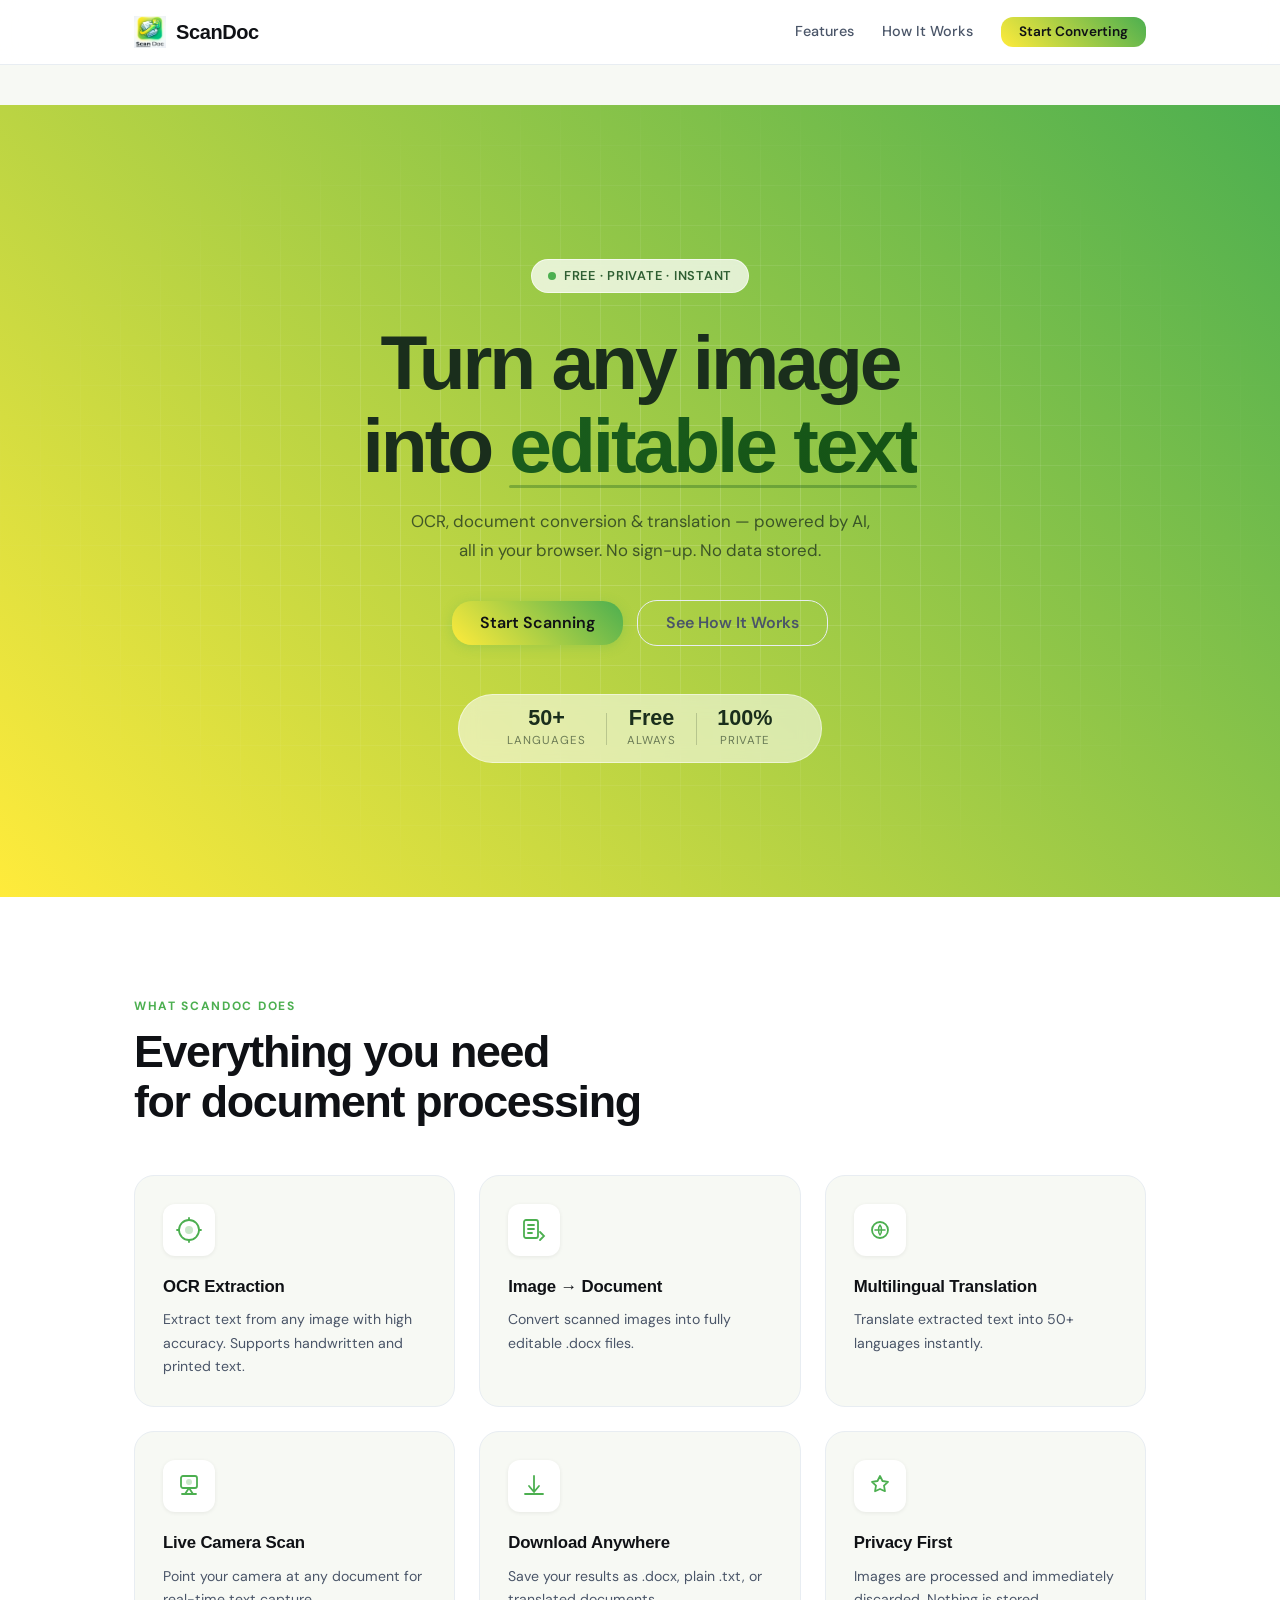
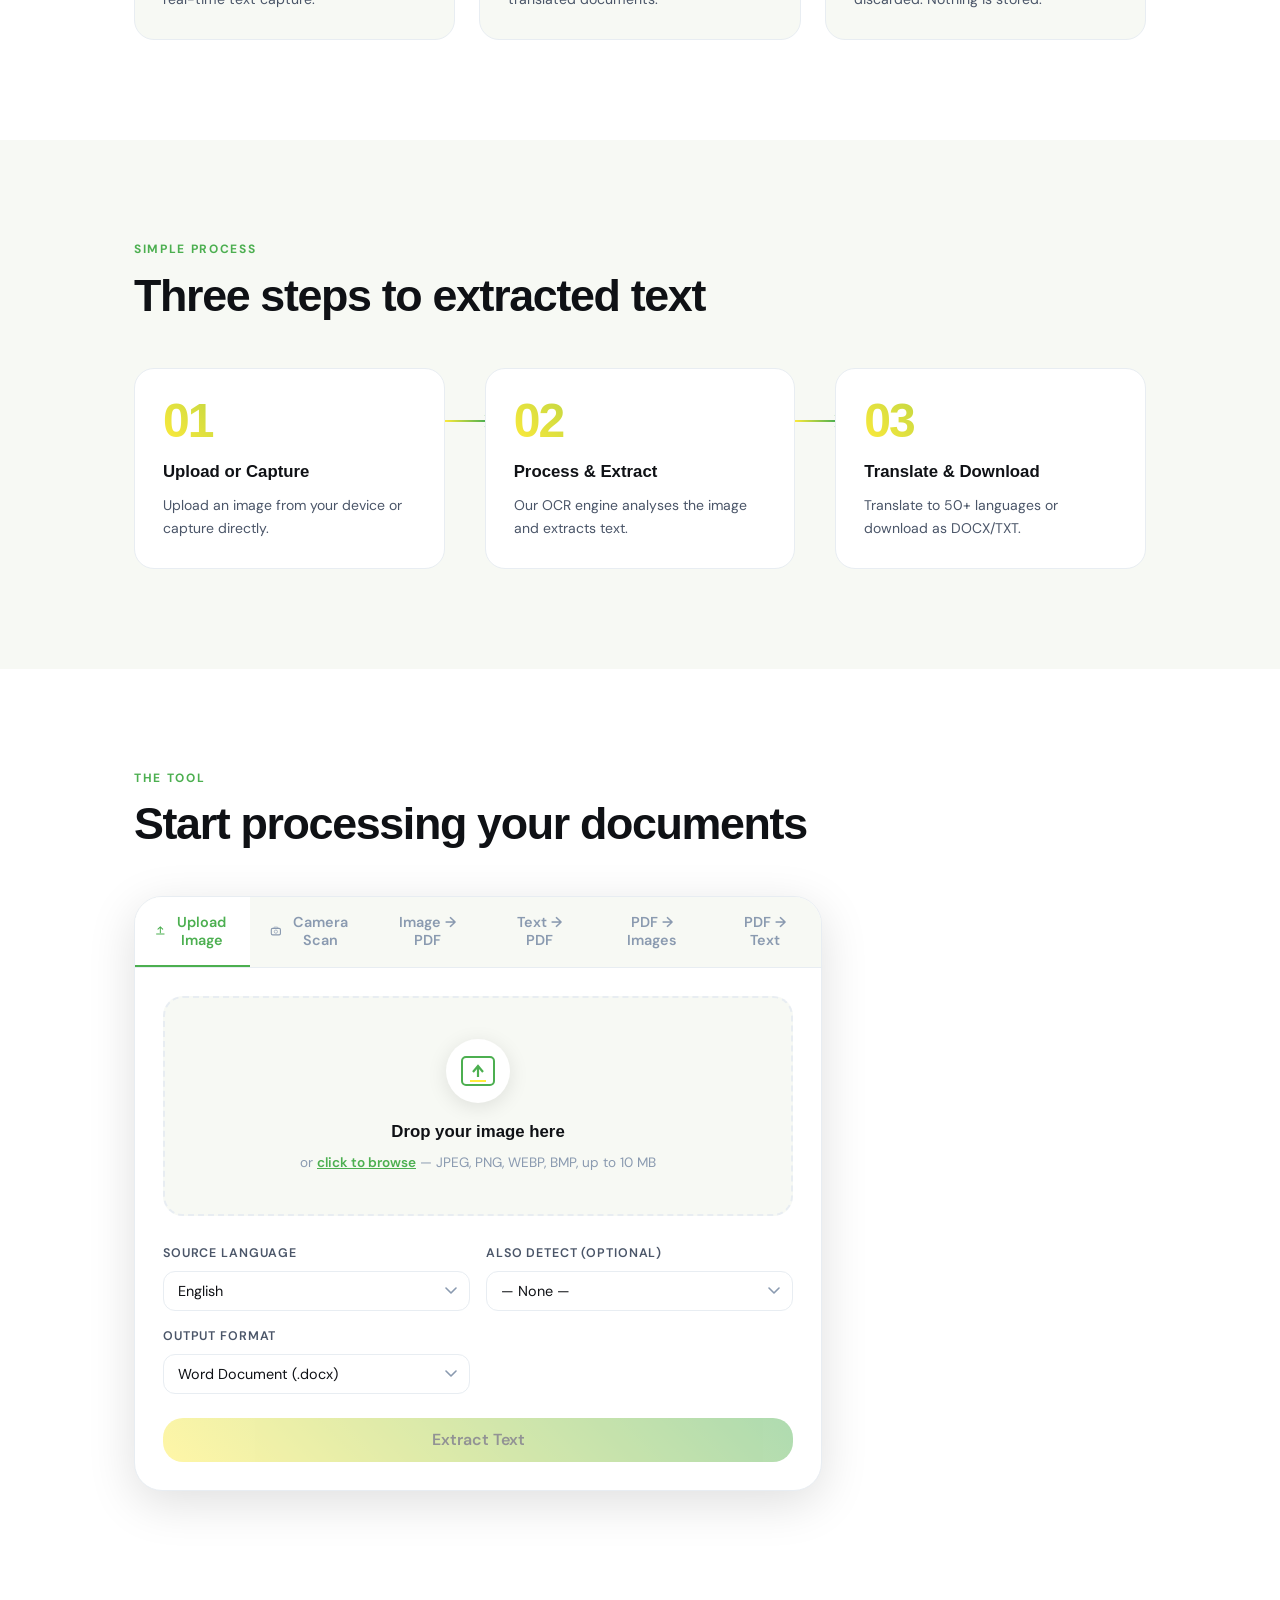
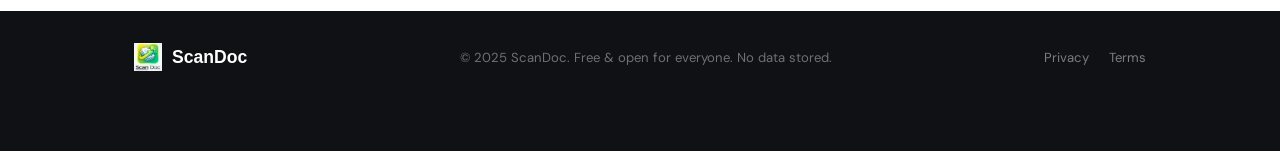
==== commit 455b32f2: "Add Privacy Policy and Terms of Service pages, remove GitHub link from footer - New privacy.html: ex" ====
--- a/index.html
+++ b/index.html
@@ -424,7 +424,37 @@
           <div class="progress-area" id="progressArea" style="display:none;"><div class="progress-steps"><div class="progress-step" id="ps1"><div class="ps-dot"></div><span>Preprocessing image</span></div><div class="progress-step" id="ps2"><div class="ps-dot"></div><span>Running OCR</span></div><div class="progress-step" id="ps3"><div class="ps-dot"></div><span>Extracting text</span></div><div class="progress-step" id="ps4"><div class="ps-dot"></div><span>Preparing output</span></div></div><div class="scan-progress-bar"><div class="scan-progress-fill" id="scanProgressFill"></div></div></div>
 
           <!-- Results Area -->
-          <div class="results-area" id="resultsArea" style="display:none;"><div class="results-header"><h3 class="results-title">Extracted Text</h3><div class="results-actions"><button class="btn btn--sm btn--ghost" id="copyBtn">Copy</button><button class="btn btn--sm btn--ghost" id="clearResultsBtn">Clear</button></div></div><textarea class="results-text" id="resultsText" placeholder="Extracted text will appear here…"></textarea><div class="translate-section"><h4 class="translate-title">Translate Extracted Text</h4><div class="translate-controls"><select id="translateTo"><option value="">— Select target language —</option><option value="es">Spanish</option><option value="fr">French</option><option value="de">German</option><option value="zh">Chinese</option><option value="ja">Japanese</option><option value="ko">Korean</option><option value="ar">Arabic</option></select><button class="btn btn--secondary" id="translateBtn">Translate</button></div><div class="translated-output" id="translatedOutput" style="display:none;"><div class="translated-output__header"><span id="translatedLangLabel">Translation</span><button class="btn btn--sm btn--ghost" id="copyTranslatedBtn">Copy</button></div><div class="translated-output__text" id="translatedText"></div></div></div><div class="download-section"><button class="btn btn--primary btn--download" id="downloadBtn">Download Document</button></div></div>
+          <div class="results-area" id="resultsArea" style="display:none;"><div class="results-header"><h3 class="results-title">Extracted Text</h3><div class="results-actions"><button class="btn btn--sm btn--ghost" id="copyBtn">Copy</button><button class="btn btn--sm btn--ghost" id="clearResultsBtn">Clear</button></div></div><textarea class="results-text" id="resultsText" placeholder="Extracted text will appear here…"></textarea><div class="translate-section"><h4 class="translate-title">Translate Extracted Text</h4><div class="translate-controls"><select id="translateTo">
+  <option value="">— Select target language —</option>
+  <option value="en">English</option>
+  <option value="ar">Arabic</option>
+  <option value="ur">Urdu</option>
+  <option value="fa">Persian (Farsi)</option>
+  <option value="hi">Hindi</option>
+  <option value="pa">Punjabi</option>
+  <option value="bn">Bengali</option>
+  <option value="ta">Tamil</option>
+  <option value="te">Telugu</option>
+  <option value="zh-CN">Chinese (Simplified)</option>
+  <option value="zh-TW">Chinese (Traditional)</option>
+  <option value="ja">Japanese</option>
+  <option value="ko">Korean</option>
+  <option value="ru">Russian</option>
+  <option value="fr">French</option>
+  <option value="de">German</option>
+  <option value="es">Spanish</option>
+  <option value="pt">Portuguese</option>
+  <option value="it">Italian</option>
+  <option value="tr">Turkish</option>
+  <option value="id">Indonesian</option>
+  <option value="th">Thai</option>
+  <option value="vi">Vietnamese</option>
+  <option value="nl">Dutch</option>
+  <option value="pl">Polish</option>
+  <option value="uk">Ukrainian</option>
+  <option value="el">Greek</option>
+  <option value="he">Hebrew</option>
+</select><button class="btn btn--secondary" id="translateBtn">Translate</button></div><div class="translated-output" id="translatedOutput" style="display:none;"><div class="translated-output__header"><span id="translatedLangLabel">Translation</span><button class="btn btn--sm btn--ghost" id="copyTranslatedBtn">Copy</button></div><div class="translated-output__text" id="translatedText"></div></div></div><div class="download-section"><button class="btn btn--primary btn--download" id="downloadBtn">Download Document</button></div></div>
           </div><!-- /ocrChrome -->
         </div>
 
@@ -454,7 +484,7 @@
     <div class="container footer__inner">
       <div class="footer__brand"><div class="navbar__logo" style="width:28px;height:28px;"><img src="logo.png" alt="ScanDoc Logo" width="28" height="28" /></div><span>ScanDoc</span></div>
       <p class="footer__copy">© 2025 ScanDoc. Free & open for everyone. No data stored.</p>
-      <div class="footer__links"><a href="#">Privacy</a><a href="#">Terms</a><a href="#">GitHub</a></div>
+      <div class="footer__links"><a href="privacy.html">Privacy</a><a href="terms.html">Terms</a></div>
     </div>
     <!-- Bottom Banner Ad (responsive 468x60 / 320x50) -->
     <div class="container ad-banner-footer" style="margin-top: 1rem; padding-bottom: 1rem;">
--- a/style.css
+++ b/style.css
@@ -1290,3 +1290,40 @@
   .options-row { grid-template-columns: 1fr; }
   .i2p-list { padding: 0 20px 16px; grid-template-columns: repeat(auto-fill, minmax(110px, 1fr)); }
 }
+
+/* ── LEGAL PAGES (Privacy / Terms) ── */
+.legal-page {
+  max-width: 760px;
+  margin: 0 auto;
+  padding: 56px 24px 80px;
+}
+.legal-page h1 {
+  font-family: var(--font-heading);
+  font-size: clamp(1.8rem, 4vw, 2.4rem);
+  margin-bottom: 8px;
+}
+.legal-page .legal-updated {
+  color: var(--text-muted);
+  font-size: .85rem;
+  margin-bottom: 36px;
+}
+.legal-page h2 {
+  font-family: var(--font-heading);
+  font-size: 1.25rem;
+  margin: 34px 0 12px;
+  color: var(--text-primary);
+}
+.legal-page p {
+  color: var(--text-secondary);
+  margin-bottom: 14px;
+}
+.legal-page ul {
+  color: var(--text-secondary);
+  margin: 0 0 14px 22px;
+}
+.legal-page li { margin-bottom: 6px; }
+.legal-page a.legal-link {
+  color: var(--brand-green);
+  font-weight: 600;
+}
+.legal-page a.legal-link:hover { text-decoration: underline; }
